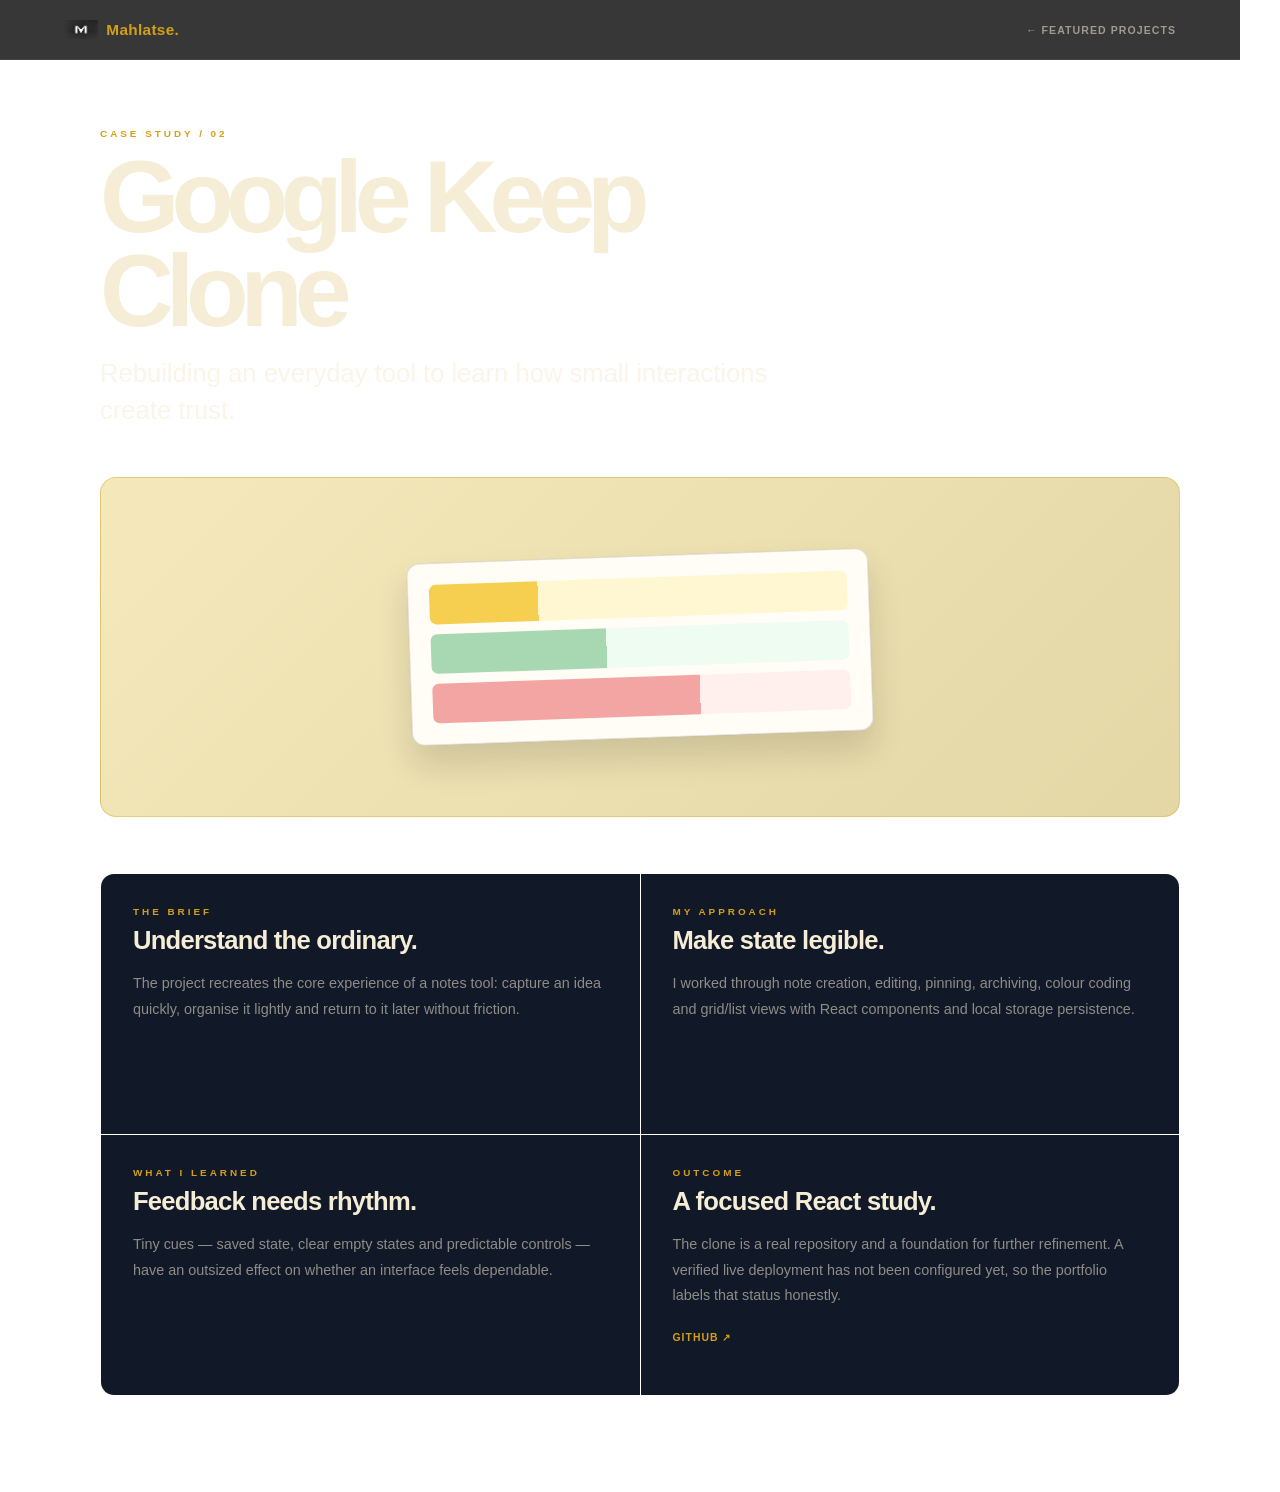
==== case-studies/google-keep.html @ c9ac6eaf "Continue v5 portfolio with hero and project experience" ====
<!doctype html>
<html lang="en">
<head>
  <meta charset="utf-8"/>
  <meta name="viewport" content="width=device-width, initial-scale=1"/>
  <title>Google Keep Clone Case Study | Mahlatse</title>
  <link rel="stylesheet" href="../css/style.css"/>
</head>
<body class="case-study-page">
  <header><nav class="site-nav" aria-label="Case study navigation"><a href="../index.html#home" class="nav-brand" aria-label="Mahlatse — Home"><img src="../assets/m-logo-transparent.png" alt="M" class="nav-logo" width="42" height="28"/><span class="brand-wordmark">Mahlatse.</span></a><a href="../index.html#projects" class="case-back">← Featured Projects</a></nav></header>
  <main class="case-study-main">
    <p class="section-label">Case Study / 02</p>
    <h1>Google Keep Clone</h1>
    <p class="case-study-lede">Rebuilding an everyday tool to learn how small interactions create trust.</p>
    <div class="case-study-hero keep-study-hero"><div class="keep-preview" aria-hidden="true"><span></span><span></span><span></span></div></div>
    <div class="case-study-grid">
      <section><p class="section-label">The Brief</p><h2>Understand the ordinary.</h2><p>The project recreates the core experience of a notes tool: capture an idea quickly, organise it lightly and return to it later without friction.</p></section>
      <section><p class="section-label">My Approach</p><h2>Make state legible.</h2><p>I worked through note creation, editing, pinning, archiving, colour coding and grid/list views with React components and local storage persistence.</p></section>
      <section><p class="section-label">What I Learned</p><h2>Feedback needs rhythm.</h2><p>Tiny cues — saved state, clear empty states and predictable controls — have an outsized effect on whether an interface feels dependable.</p></section>
      <section><p class="section-label">Outcome</p><h2>A focused React study.</h2><p>The clone is a real repository and a foundation for further refinement. A verified live deployment has not been configured yet, so the portfolio labels that status honestly.</p><p class="case-links"><a href="https://github.com/hlatsiboy113-png/react-google-keep" target="_blank" rel="noopener noreferrer">GitHub ↗</a></p></section>
    </div>
  </main>
</body>
</html>
---- css/style.css ----
/* ============================================================
   MAHLATSE PORTFOLIO — style.css
   Warm dark editorial · Beige / Amber / Blue / Green system
   ============================================================ */

:root {
  --bg:           #0b0b0b;
  --bg2:          #111827;
  --bg3:          #0f172a;
  --beige:        #F5EDD6;
  --beige-muted:  rgba(245,237,214,0.55);
  --beige-dim:    rgba(245,237,214,0.22);
  --amber:        #D4A017;
  --amber-glow:   rgba(212,160,23,0.28);
  --amber-light:  #e8b84b;
  --blue:         #1e4fff;
  --blue-glow:    rgba(30,79,255,0.28);
  --green:        #3ddc97;
  --green-glow:   rgba(61,220,151,0.22);
  --card:         #111827;
  --border:       rgba(245,237,214,0.08);
  --border-hover: rgba(212,160,23,0.4);
  --radius:       12px;
  --font-display: 'Space Grotesk', sans-serif;
  --font-body:    'Inter', sans-serif;
  --ease:         cubic-bezier(0.4,0,0.2,1);
}
body.light {
  --bg: #f7f3eb; --bg2: #ede8dc; --bg3: #e4dece;
  --beige: #2c2416; --beige-muted: rgba(44,36,22,0.55);
  --beige-dim: rgba(44,36,22,0.2);
  --card: #ffffff; --border: rgba(44,36,22,0.1);
}
*,*::before,*::after{box-sizing:border-box;margin:0;padding:0}
html{scroll-behavior:smooth}
body{background:var(--bg);color:var(--beige);font-family:var(--font-body);overflow-x:hidden;transition:background .4s,color .4s}
img,video{max-width:100%;display:block}
a{color:inherit;text-decoration:none}

/* Skip link */
.skip-link{position:fixed;top:-100%;left:1rem;z-index:99999;background:var(--amber);color:#000;padding:.6rem 1.2rem;border-radius:0 0 8px 8px;font-weight:700;font-size:.85rem;transition:top .2s}
.skip-link:focus{top:0}

/* Scroll bar */
#progressBar{position:fixed;top:0;left:0;height:3px;width:0%;background:linear-gradient(90deg,var(--blue),var(--amber),var(--green));z-index:9999;transition:width .1s linear;pointer-events:none}

/* Nav */
.site-nav{position:fixed;top:0;left:0;right:0;height:60px;display:flex;align-items:center;justify-content:space-between;padding:0 5%;background:rgba(11,11,11,.82);backdrop-filter:blur(16px);-webkit-backdrop-filter:blur(16px);border-bottom:1px solid var(--border);z-index:1000;transition:background .4s}
body.light .site-nav{background:rgba(247,243,235,.9)}
.nav-brand{font-family:var(--font-display);font-weight:700;font-size:1.05rem;color:var(--amber);letter-spacing:.02em}
.nav-links{display:flex;align-items:center;gap:.1rem;list-style:none}
.nav-links a{color:var(--beige-muted);font-size:.8rem;font-weight:500;padding:6px 11px;border-radius:6px;transition:color .2s,background .2s;letter-spacing:.03em}
.nav-links a:hover,.nav-links a:focus-visible{color:var(--beige);background:rgba(245,237,214,.06);outline:none}
.nav-links a:focus-visible{outline:2px solid var(--amber);outline-offset:2px}
.nav-right{display:flex;align-items:center;gap:.6rem}
.btn-theme{background:transparent;border:1px solid var(--border);color:var(--beige-muted);padding:5px 12px;border-radius:6px;font-size:.75rem;font-family:var(--font-display);font-weight:600;cursor:pointer;letter-spacing:.06em;transition:border-color .2s,color .2s}
.btn-theme:hover{border-color:var(--amber);color:var(--amber)}
.nav-hamburger{display:none;flex-direction:column;gap:5px;background:none;border:none;cursor:pointer;padding:4px}
.nav-hamburger span{display:block;width:22px;height:2px;background:var(--beige);border-radius:2px;transition:.3s}
.mobile-nav{display:none;position:fixed;top:60px;left:0;right:0;background:rgba(11,11,11,.97);backdrop-filter:blur(20px);padding:1.25rem 5%;z-index:998;border-bottom:1px solid var(--border)}
body.light .mobile-nav{background:rgba(247,243,235,.97)}
.mobile-nav.open{display:block}
.mobile-nav a{display:block;color:var(--beige-muted);font-size:.95rem;padding:.7rem 0;border-bottom:1px solid var(--border);font-weight:500;transition:color .2s}
.mobile-nav a:last-child{border-bottom:none}
.mobile-nav a:hover{color:var(--amber)}

/* Buttons */
.btn-primary{display:inline-flex;align-items:center;gap:.4rem;font-family:var(--font-display);font-size:.78rem;font-weight:700;letter-spacing:.1em;text-transform:uppercase;color:#000;background:var(--amber);border:none;padding:.75rem 1.6rem;border-radius:8px;box-shadow:0 0 20px var(--amber-glow);transition:transform .25s var(--ease),box-shadow .25s,background .2s;cursor:pointer}
.btn-primary:hover{background:var(--amber-light);transform:translateY(-2px);box-shadow:0 0 32px var(--amber-glow);color:#000}
.btn-primary:focus-visible{outline:2px solid var(--beige);outline-offset:3px}
.btn-outline{display:inline-flex;align-items:center;gap:.4rem;font-family:var(--font-display);font-size:.78rem;font-weight:700;letter-spacing:.1em;text-transform:uppercase;color:var(--beige);background:transparent;border:1px solid rgba(245,237,214,.22);padding:.75rem 1.6rem;border-radius:8px;transition:border-color .25s,color .25s,transform .25s;cursor:pointer}
.btn-outline:hover{border-color:var(--beige);color:var(--beige);transform:translateY(-2px)}
.btn-outline:focus-visible{outline:2px solid var(--amber);outline-offset:3px}

/* Sections */
.section{padding:5rem 6%}
.section-alt{background:var(--bg2)}
.section-dark{background:var(--bg3)}
.section-label{display:block;font-family:var(--font-display);font-size:.62rem;font-weight:700;letter-spacing:.3em;text-transform:uppercase;color:var(--amber);margin-bottom:.6rem}
.section-title{font-family:var(--font-display);font-size:clamp(1.6rem,4vw,2.6rem);font-weight:700;letter-spacing:-.02em;line-height:1.1;color:var(--beige);margin-bottom:.8rem}
.section-sub{font-size:.95rem;color:var(--beige-muted);max-width:52ch;line-height:1.75;margin-bottom:2.5rem}

/* Reveal */
.reveal{opacity:0;transform:translateY(28px);transition:opacity .7s var(--ease),transform .7s var(--ease)}
.reveal.show{opacity:1;transform:translateY(0)}
.reveal-d1{transition-delay:.1s}.reveal-d2{transition-delay:.2s}.reveal-d3{transition-delay:.3s}.reveal-d4{transition-delay:.4s}

/* Hero */
.hero{position:relative;height:72vh;min-height:500px;max-height:860px;overflow:hidden;margin-top:60px}
.hero-layer{position:absolute;inset:0;width:100%;height:100%;background-size:cover;background-position:center;opacity:0;transform:scale(1.06);transition:opacity 1s ease,transform 8s ease;z-index:1}
.hero-layer.active{opacity:1;transform:scale(1)}
.hero-video-layer{position:absolute;inset:0;width:100%;height:100%;object-fit:cover;opacity:0;z-index:2;transition:opacity 1.2s ease}
.hero-video-layer.active{opacity:1}
.hero-overlay{position:absolute;inset:0;z-index:5;background:linear-gradient(to bottom,rgba(11,11,11,.18) 0%,rgba(11,11,11,.08) 30%,rgba(11,11,11,.55) 70%,rgba(11,11,11,.93) 100%);pointer-events:none}
.hero-content{position:absolute;inset:0;z-index:10;display:flex;flex-direction:column;justify-content:flex-end;padding:3rem 6% 3.5rem;opacity:0;transform:translateY(14px);transition:opacity 1s ease,transform 1s ease}
.hero-content.reveal-hero{opacity:1;transform:translateY(0)}
.hero-identity{font-family:var(--font-display);font-size:clamp(.7rem,1.5vw,.8rem);font-weight:700;letter-spacing:.28em;text-transform:uppercase;color:var(--amber);margin-bottom:.75rem}
.hero-identity span{color:var(--beige-muted);margin:0 .5rem}
.hero-title{font-family:var(--font-display);font-size:clamp(2.4rem,6.5vw,6rem);font-weight:700;line-height:.93;letter-spacing:-.03em;color:var(--beige);margin-bottom:1.1rem}
.hero-title .a-amber{color:var(--amber)}
.hero-title .a-amber{color:var(--amber)}
.hero-sub{font-size:clamp(.85rem,1.6vw,.98rem);color:var(--beige-muted);max-width:54ch;line-height:1.7;margin-bottom:1.75rem}
.hero-actions{display:flex;flex-wrap:wrap;gap:.75rem}
.hero-dots{position:absolute;bottom:1.5rem;right:6%;z-index:15;display:flex;gap:7px}
.hero-dot{width:7px;height:7px;border-radius:50%;background:rgba(245,237,214,.2);cursor:pointer;transition:background .4s,transform .4s;border:none}
.hero-dot.active{background:var(--amber);transform:scale(1.4)}
.hero-progress{position:absolute;bottom:0;left:0;width:100%;height:2px;background:rgba(245,237,214,.06);z-index:15}
.hero-progress-fill{height:100%;width:0%;background:linear-gradient(90deg,var(--amber),var(--green));transition:width linear}
.media-label{position:absolute;top:1.25rem;right:6%;z-index:15;font-family:var(--font-display);font-size:.62rem;letter-spacing:.18em;text-transform:uppercase;color:var(--beige-muted);display:flex;align-items:center;gap:.45rem;opacity:0;transition:opacity .6s}
.media-label.show{opacity:1}
.media-dot{width:5px;height:5px;border-radius:50%;background:var(--amber);animation:pulse 1.8s ease-in-out infinite}
@keyframes pulse{0%,100%{opacity:1;transform:scale(1)}50%{opacity:.4;transform:scale(.7)}}

/* Bio */
.bio-wrap{display:grid;grid-template-columns:1fr 1fr;gap:4rem;align-items:center}
.bio-photo-frame{position:relative;border-radius:16px;overflow:hidden;aspect-ratio:4/5;background:var(--bg2)}
.bio-photo-frame img{width:100%;height:100%;object-fit:cover;object-position:center top;filter:grayscale(15%) contrast(1.05);transition:filter .4s}
.bio-photo-frame:hover img{filter:grayscale(0%) contrast(1)}
.bio-photo-accent{position:absolute;bottom:0;left:0;right:0;height:40%;background:linear-gradient(to top,rgba(11,11,11,.85),transparent)}
.bio-photo-tag{position:absolute;bottom:1rem;left:1rem;font-family:var(--font-display);font-size:.65rem;font-weight:700;letter-spacing:.18em;text-transform:uppercase;color:var(--amber);border:1px solid var(--amber);padding:4px 10px;border-radius:4px}
.bio-placeholder{width:100%;height:100%;display:flex;align-items:center;justify-content:center;background:linear-gradient(135deg,#0f172a,#1e1b4b);font-size:6rem;opacity:.4}
.bio-quote{font-family:var(--font-display);font-size:clamp(1.05rem,2vw,1.2rem);font-weight:600;line-height:1.65;color:var(--beige);border-left:3px solid var(--amber);padding-left:1.25rem;margin-bottom:1.75rem}
.bio-quote em{color:var(--amber);font-style:normal}
.bio-body{font-size:.95rem;color:var(--beige-muted);line-height:1.8;margin-bottom:2rem}

/* Timeline */
.timeline{position:relative;padding-left:2rem}
.timeline::before{content:'';position:absolute;left:7px;top:0;bottom:0;width:2px;background:linear-gradient(to bottom,var(--amber),var(--green));border-radius:2px}
.timeline-item{position:relative;margin-bottom:2rem;padding-left:1.5rem}
.timeline-item::before{content:'';position:absolute;left:-1.7rem;top:6px;width:10px;height:10px;border-radius:50%;background:var(--amber);border:2px solid var(--bg);box-shadow:0 0 0 3px var(--amber-glow)}
.timeline-item.current::before{background:var(--green);box-shadow:0 0 0 3px var(--green-glow)}
.timeline-year{font-family:var(--font-display);font-size:.62rem;font-weight:700;letter-spacing:.18em;text-transform:uppercase;color:var(--amber);margin-bottom:.2rem}
.timeline-role{font-family:var(--font-display);font-size:.95rem;font-weight:700;color:var(--beige);margin-bottom:.2rem}
.timeline-place{font-size:.82rem;color:var(--beige-muted)}

/* Creative */
.creative-grid{display:grid;grid-template-columns:repeat(3,1fr);gap:1.25rem}
.creative-card{background:var(--card);border:1px solid var(--border);border-radius:var(--radius);padding:1.75rem 1.5rem;transition:border-color .3s,transform .3s,box-shadow .3s}
.creative-card:hover{border-color:var(--border-hover);transform:translateY(-4px);box-shadow:0 12px 36px rgba(0,0,0,.35)}
.creative-icon{font-size:2rem;margin-bottom:.75rem;display:block}
.creative-title{font-family:var(--font-display);font-size:1rem;font-weight:700;color:var(--beige);margin-bottom:.75rem}
.creative-list{list-style:none}
.creative-list li{font-size:.82rem;color:var(--beige-muted);padding:.3rem 0;border-bottom:1px solid var(--border);display:flex;align-items:center;gap:.5rem}
.creative-list li::before{content:'→';color:var(--amber);font-size:.7rem;flex-shrink:0}
.creative-list li:last-child{border-bottom:none}

/* Tech */
.tech-grid{display:grid;grid-template-columns:repeat(auto-fit,minmax(120px,1fr));gap:.85rem}
.tech-card{background:var(--card);border:1px solid var(--border);border-radius:var(--radius);padding:1.1rem .75rem;text-align:center;cursor:default;transition:transform .25s,border-color .25s,box-shadow .25s}
.tech-card:hover{transform:translateY(-4px);border-color:var(--blue);box-shadow:0 0 18px var(--blue-glow)}
.tech-icon{font-size:1.65rem;margin-bottom:.45rem;display:block}
.tech-name{font-family:var(--font-display);font-size:.75rem;font-weight:600;color:var(--beige);letter-spacing:.02em}
.tech-type{font-size:.62rem;color:var(--beige-muted);margin-top:2px;letter-spacing:.08em;text-transform:uppercase}

/* Skills */
.skills-grid{display:grid;grid-template-columns:repeat(auto-fit,minmax(280px,1fr));gap:3rem 4rem}
.skill-item{margin-bottom:1.4rem}
.skill-header{display:flex;justify-content:space-between;margin-bottom:.4rem}
.skill-name{font-family:var(--font-display);font-size:.83rem;font-weight:600;color:var(--beige)}
.skill-pct{font-family:var(--font-display);font-size:.72rem;font-weight:700;color:var(--beige-muted)}
.skill-track{height:3px;background:rgba(245,237,214,.07);border-radius:4px;overflow:hidden}
.skill-fill{height:100%;border-radius:4px;width:0%;transition:width 1.3s cubic-bezier(.4,0,.2,1)}
.fill-amber{background:linear-gradient(90deg,var(--amber),var(--amber-light))}
.fill-blue{background:linear-gradient(90deg,var(--blue),#6b8cff)}
.fill-green{background:linear-gradient(90deg,var(--green),#6fffd4)}
.skill-col-label{font-family:var(--font-display);font-size:.62rem;font-weight:700;letter-spacing:.2em;text-transform:uppercase;margin-bottom:1.5rem}

/* Carousel overrides */
.carousel-caption-custom{position:absolute;bottom:0;left:0;right:0;background:linear-gradient(to top,rgba(11,11,11,.9),transparent);padding:2rem 1.5rem 1.25rem;text-align:left}
.carousel-caption-custom h5{font-family:var(--font-display);font-size:1rem;font-weight:700;color:var(--beige);margin-bottom:.25rem}
.carousel-caption-custom p{font-size:.8rem;color:var(--beige-muted);margin:0}
.carousel-control-prev-icon,.carousel-control-next-icon{filter:invert(.8) sepia(1) saturate(3) hue-rotate(5deg)}
.carousel-indicators [data-bs-target]{background-color:var(--amber);opacity:.4;width:8px;height:8px;border-radius:50%;border:none;margin:0 4px}
.carousel-indicators .active{opacity:1}
.gallery-slide{position:relative;border-radius:var(--radius);overflow:hidden;aspect-ratio:16/9;background:var(--bg2)}
.gallery-slide img{width:100%;height:100%;object-fit:cover;transition:transform .6s var(--ease)}
.gallery-slide:hover img{transform:scale(1.03)}

/* Projects carousel */
.project-slide{background:var(--card);border:1px solid var(--border);border-radius:var(--radius);overflow:hidden}
.project-slide-thumb{height:200px;background:linear-gradient(135deg,var(--bg3),var(--bg2));display:flex;align-items:center;justify-content:center;font-size:3rem;border-bottom:1px solid var(--border)}
.project-slide-body{padding:1.5rem}
.project-tag{display:inline-block;font-size:.6rem;font-weight:700;letter-spacing:.12em;text-transform:uppercase;color:var(--green);background:rgba(61,220,151,.08);padding:3px 8px;border-radius:4px;margin-bottom:.6rem}
.project-title{font-family:var(--font-display);font-size:1rem;font-weight:700;color:var(--beige);margin-bottom:.5rem;line-height:1.3}
.project-desc{font-size:.82rem;color:var(--beige-muted);line-height:1.65;margin-bottom:.75rem}
.project-meta{font-size:.72rem;color:var(--beige-dim);margin-bottom:.75rem;font-style:italic}
.project-links{display:flex;gap:.5rem;flex-wrap:wrap}
.project-link{font-family:var(--font-display);font-size:.7rem;font-weight:700;letter-spacing:.08em;text-transform:uppercase;padding:6px 12px;border-radius:6px;border:1px solid rgba(245,237,214,.12);color:var(--beige-muted);transition:color .2s,border-color .2s}
.project-link:hover{color:var(--amber);border-color:var(--amber)}

/* Hire funnel */
.funnel-track{display:flex;align-items:flex-start;gap:0;overflow-x:auto;padding-bottom:1rem}
.funnel-step-wrap{display:flex;align-items:center;flex-shrink:0}
.funnel-card{background:var(--card);border:1px solid var(--border);border-radius:var(--radius);padding:1.5rem 1.25rem;width:180px;text-align:center;transition:border-color .3s,box-shadow .3s,transform .3s}
.funnel-card:hover{border-color:var(--amber);box-shadow:0 0 20px var(--amber-glow);transform:translateY(-3px)}
.funnel-num{font-family:var(--font-display);font-size:.6rem;font-weight:700;letter-spacing:.22em;text-transform:uppercase;color:var(--amber);margin-bottom:.5rem}
.funnel-title{font-family:var(--font-display);font-size:.88rem;font-weight:700;color:var(--beige);margin-bottom:.4rem}
.funnel-desc{font-size:.75rem;color:var(--beige-muted);line-height:1.55;margin-bottom:1rem}
.funnel-arrow{font-size:1.2rem;color:var(--amber);padding:0 .75rem;flex-shrink:0;opacity:.5}

/* Contact */
.contact-form-wrap{background:var(--card);border:1px solid var(--border);border-radius:var(--radius);padding:2rem;max-width:560px}
.form-label-custom{display:block;font-family:var(--font-display);font-size:.68rem;font-weight:700;letter-spacing:.14em;text-transform:uppercase;color:var(--beige-muted);margin-bottom:.4rem}
.form-input{width:100%;background:rgba(245,237,214,.04);border:1px solid rgba(245,237,214,.1);border-radius:8px;color:var(--beige);font-family:var(--font-body);font-size:.9rem;padding:.7rem 1rem;margin-bottom:1.1rem;outline:none;transition:border-color .25s,box-shadow .25s}
.form-input::placeholder{color:var(--beige-dim)}
.form-input:focus{border-color:var(--amber);box-shadow:0 0 0 3px var(--amber-glow)}
textarea.form-input{resize:vertical;min-height:120px}
.form-success{display:none;text-align:center;padding:2rem 1rem}
.form-success.show{display:block}
.success-icon{font-size:2.5rem;margin-bottom:.75rem;animation:popIn .4s var(--ease) both}
@keyframes popIn{from{transform:scale(.5);opacity:0}to{transform:scale(1);opacity:1}}
.success-title{font-family:var(--font-display);font-size:1.1rem;font-weight:700;color:var(--green);margin-bottom:.4rem}
.success-sub{font-size:.85rem;color:var(--beige-muted)}

/* Footer */
.site-footer{background:var(--bg);border-top:1px solid var(--border);padding:2.5rem 6%;display:flex;flex-wrap:wrap;justify-content:space-between;align-items:center;gap:1.25rem}
.footer-brand{font-family:var(--font-display);font-size:.9rem;font-weight:700;color:var(--beige-muted)}
.footer-brand strong{color:var(--amber)}
.footer-links{display:flex;flex-wrap:wrap;gap:.25rem}
.footer-links a{color:var(--beige-muted);font-size:.8rem;font-weight:500;padding:5px 10px;border-radius:6px;transition:color .2s,background .2s;display:flex;align-items:center;gap:.3rem}
.footer-links a:hover{color:var(--amber);background:rgba(212,160,23,.08)}

:focus-visible{outline:2px solid var(--amber);outline-offset:3px;border-radius:4px}

body.light .tech-card,body.light .creative-card,body.light .project-slide,body.light .funnel-card,body.light .contact-form-wrap{background:#fff;border-color:rgba(44,36,22,.1)}
body.light .form-input{background:rgba(44,36,22,.04);border-color:rgba(44,36,22,.14);color:var(--beige)}

@media(max-width:575px){
  .section{padding:3.25rem 5%}
  .nav-links{display:none}
  .nav-hamburger{display:flex}
  .hero{height:68vh;min-height:420px}
  .hero-content{padding:2rem 5% 3rem}
  .bio-wrap{grid-template-columns:1fr;gap:2rem}
  .creative-grid{grid-template-columns:1fr}
  .tech-grid{grid-template-columns:repeat(3,1fr)}
  .funnel-track{flex-direction:column;align-items:stretch}
  .funnel-arrow{transform:rotate(90deg);align-self:center}
  .funnel-card{width:100%}
  .site-footer{flex-direction:column;text-align:center}
  .footer-links{justify-content:center}
}
@media(min-width:576px) and (max-width:991px){
  .nav-links{display:none}
  .nav-hamburger{display:flex}
  .section{padding:4rem 5%}
  .hero{height:70vh}
  .bio-wrap{grid-template-columns:1fr;gap:2.5rem}
  .creative-grid{grid-template-columns:1fr 1fr}
  .tech-grid{grid-template-columns:repeat(4,1fr)}
}
@media(min-width:992px){
  .nav-hamburger{display:none}
  .nav-links{display:flex}
  .section{padding:5.5rem 8%}
  .hero-content{padding:3rem 8% 4rem}
  .bio-wrap{grid-template-columns:1fr 1.1fr}
}
@media(min-width:1400px){
  .section{padding:6rem 10%}
  .hero-content{padding:3rem 10% 4.5rem}
}
@media(prefers-reduced-motion:reduce){
  *,*::before,*::after{animation:none!important;transition:none!important}
  .hero-layer{transform:scale(1)!important}
}


/* ============================================================
   V5 PHASE 1 + 2 REFINEMENTS — HERO / ABOUT
   ============================================================ */
.hero {
  height: min(82svh, 780px);
  min-height: 560px;
}
.hero-layer {
  background-position: var(--hero-position, center);
  transform: scale(1.035);
  transition: opacity .85s ease, transform 4.5s ease;
  will-change: opacity, transform;
}
.hero-layer.active {
  opacity: 1;
  transform: scale(1);
}
.hero-content {
  max-width: 880px;
}
.hero-sub {
  max-width: 46ch;
}
.hero-dots {
  max-width: min(42vw, 360px);
  flex-wrap: wrap;
  justify-content: flex-end;
}
.hero-dot {
  width: 7px;
  height: 7px;
}
.hero-dot:focus-visible {
  outline: 2px solid var(--beige);
  outline-offset: 5px;
}

.bio-wrap {
  grid-template-columns: minmax(220px, .72fr) minmax(0, 1.28fr);
  gap: clamp(2.5rem, 7vw, 6.5rem);
  align-items: start;
}
.bio-photo-frame {
  width: min(100%, 330px);
  max-width: 330px;
  justify-self: center;
  aspect-ratio: 4 / 4.8;
}
.bio-copy {
  min-width: 0;
}
.bio-value {
  max-width: 62ch;
  margin-bottom: 1.7rem;
}
.bio-value p {
  color: var(--beige-muted);
  font-size: clamp(.95rem, 1.35vw, 1.02rem);
  line-height: 1.85;
  margin: 0;
}
.bio-value p + p {
  margin-top: 1rem;
}
.bio-actions {
  margin-bottom: 2.25rem;
}
.timeline {
  max-width: 40rem;
  margin-top: 1.15rem;
}
.timeline-item {
  margin-bottom: 1.65rem;
}
.timeline-role {
  letter-spacing: .04em;
}

/* Lightweight, CSS-only opposing belts. Each row repeats its contents for a seamless loop. */
.belt-window {
  position: relative;
  overflow: hidden;
  width: calc(100% + 12vw);
  margin-left: -6vw;
  padding: .5rem 6vw;
  -webkit-mask-image: linear-gradient(90deg, transparent, #000 7%, #000 93%, transparent);
  mask-image: linear-gradient(90deg, transparent, #000 7%, #000 93%, transparent);
}
.logo-belt {
  display: flex;
  align-items: center;
  width: max-content;
  gap: .8rem;
  padding: .35rem 0 1rem;
  will-change: transform;
}
.belt-forward {
  animation: belt-forward 34s linear infinite;
}
.belt-reverse {
  animation: belt-reverse 38s linear infinite;
}
.belt-mark {
  display: inline-flex;
  align-items: center;
  justify-content: center;
  min-width: 70px;
  height: 54px;
  padding: 0 .7rem;
  flex: 0 0 auto;
  border: 1px solid var(--border);
  border-radius: 10px;
  background: var(--card);
  color: var(--beige);
  font-family: var(--font-display);
  font-size: .78rem;
  font-weight: 700;
  letter-spacing: .06em;
  transition: border-color .25s, color .25s, transform .25s;
}
.belt-mark:hover,
.belt-mark:focus-visible {
  border-color: var(--amber);
  color: var(--amber);
  transform: translateY(-2px);
  outline: none;
}
.skills-belts .belt-mark {
  border-color: rgba(61,220,151,.16);
}
.skills-belts .belt-mark:hover,
.skills-belts .belt-mark:focus-visible {
  border-color: var(--green);
  color: var(--green);
}
@keyframes belt-forward {
  from { transform: translateX(-50%); }
  to { transform: translateX(0); }
}
@keyframes belt-reverse {
  from { transform: translateX(0); }
  to { transform: translateX(-50%); }
}

@media (max-width: 991px) {
  .bio-wrap {
    grid-template-columns: 1fr;
    gap: 2.75rem;
  }
  .bio-photo-frame {
    justify-self: start;
  }
  .belt-window {
    width: calc(100% + 10vw);
    margin-left: -5vw;
    padding-inline: 5vw;
  }
}
@media (max-width: 575px) {
  .hero {
    height: calc(100svh - 60px);
    min-height: 570px;
  }
  .hero-content {
    padding: 2rem 5% 4.2rem;
  }
  .hero-title {
    font-size: clamp(2.55rem, 14vw, 4.6rem);
  }
  .hero-sub {
    font-size: .88rem;
    max-width: 35ch;
  }
  .hero-dots {
    right: 5%;
    bottom: 1.6rem;
    max-width: 160px;
  }
  .bio-photo-frame {
    width: min(100%, 280px);
    justify-self: center;
  }
  .bio-value p {
    font-size: .92rem;
  }
  .belt-window {
    margin-inline: -5%;
    width: 110%;
    padding-inline: 5%;
  }
}
@media (prefers-reduced-motion: reduce) {
  .hero-layer {
    transform: none;
  }
  .belt-forward,
  .belt-reverse {
    animation-play-state: paused;
  }
}


/* ============================================================
   V5 PHASE 2 REFINEMENTS — HEADER / CONTACT / HERO SIGNALS
   ============================================================ */
.nav-brand {
  display: inline-flex;
  align-items: center;
  gap: .52rem;
}
.nav-logo {
  width: 34px;
  height: 26px;
  object-fit: contain;
  filter: invert(1);
}
body.light .nav-logo {
  filter: none;
}
.brand-wordmark {
  font-family: var(--font-display);
  font-size: .96rem;
  font-weight: 700;
  letter-spacing: .02em;
  color: var(--amber);
}
.nav-links {
  gap: .05rem;
}
.nav-links a {
  white-space: nowrap;
}
.nav-right {
  gap: .45rem;
}
.resume-menu {
  position: relative;
}
.resume-trigger {
  display: inline-flex;
  align-items: center;
  justify-content: center;
  min-height: 32px;
  padding: .42rem .85rem;
  border: 1px solid var(--amber);
  border-radius: 999px;
  background: var(--amber);
  color: #0b0b0b;
  font-family: var(--font-display);
  font-size: .68rem;
  font-weight: 700;
  letter-spacing: .08em;
  text-transform: uppercase;
  cursor: pointer;
  transition: background .2s, color .2s, transform .2s;
}
.resume-trigger:hover,
.resume-trigger:focus-visible {
  background: var(--amber-light);
  color: #0b0b0b;
  transform: translateY(-1px);
}
.resume-trigger:focus-visible {
  outline: 2px solid var(--beige);
  outline-offset: 3px;
}
.resume-panel {
  display: none;
  position: absolute;
  top: calc(100% + .55rem);
  right: 0;
  z-index: 1200;
  min-width: 150px;
  padding: .35rem;
  border: 1px solid var(--border-hover);
  border-radius: 10px;
  background: var(--card);
  box-shadow: 0 16px 38px rgba(0,0,0,.32);
}
.resume-menu.open .resume-panel {
  display: grid;
  animation: menu-in .18s var(--ease) both;
}
.resume-panel a {
  padding: .6rem .7rem;
  border-radius: 6px;
  color: var(--beige-muted);
  font-family: var(--font-display);
  font-size: .68rem;
  font-weight: 700;
  letter-spacing: .06em;
  text-transform: uppercase;
}
.resume-panel a:hover,
.resume-panel a:focus-visible {
  color: var(--beige);
  background: rgba(212,160,23,.12);
  outline: none;
}
@keyframes menu-in {
  from { opacity: 0; transform: translateY(-4px) scale(.98); }
  to { opacity: 1; transform: translateY(0) scale(1); }
}
.btn-theme {
  display: inline-grid;
  place-items: center;
  width: 34px;
  height: 34px;
  padding: 0;
  font-size: 1rem;
  line-height: 1;
}
.hero-values-line {
  margin: 0 0 1.45rem;
  color: var(--beige-muted);
  font-family: var(--font-display);
  font-size: .62rem;
  font-weight: 700;
  letter-spacing: .16em;
}
.hero-values-line span {
  color: var(--amber);
  padding: 0 .35rem;
}
.form-kicker {
  margin-bottom: .35rem;
  color: var(--amber);
  font-family: var(--font-display);
  font-size: .62rem;
  font-weight: 700;
  letter-spacing: .2em;
  text-transform: uppercase;
}
.form-note {
  margin-bottom: 1.25rem;
  color: var(--beige-muted);
  font-size: .8rem;
  line-height: 1.65;
}
.field-error {
  display: block;
  min-height: 0;
  margin: -.45rem 0 .8rem;
  color: #ff7a7a;
  font-size: .72rem;
  line-height: 1.4;
}
.field-error.show {
  min-height: 1rem;
}
.form-input.has-error {
  border-color: #ff6b6b;
  box-shadow: 0 0 0 2px rgba(255,107,107,.12);
}
.form-input.has-error:focus {
  border-color: #ff6b6b;
  outline-color: #ff6b6b;
}
.form-success .success-sub a {
  color: var(--amber);
  text-decoration: underline;
  text-underline-offset: 3px;
}
.form-success .btn-outline {
  margin-top: .85rem;
}
[hidden] {
  display: none !important;
}
@media (max-width: 1100px) and (min-width: 992px) {
  .nav-links a {
    padding-inline: 7px;
    font-size: .72rem;
  }
  .brand-wordmark {
    display: none;
  }
}
@media (max-width: 575px) {
  .nav-logo {
    width: 31px;
    height: 24px;
  }
  .brand-wordmark {
    font-size: .9rem;
  }
  .resume-trigger {
    min-height: 30px;
    padding-inline: .68rem;
    font-size: .62rem;
  }
  .hero-values-line {
    max-width: 30ch;
    font-size: .55rem;
    line-height: 1.75;
  }
}


/* ============================================================
   V5 PHASE 3 — V7-INSPIRED PROJECT CAROUSEL + CREATIVE
   ============================================================ */
.projects-carousel {
  display: grid;
  grid-template-columns: 44px minmax(0, 1fr) 44px;
  align-items: center;
  gap: .85rem;
  max-width: 1220px;
  margin: 2.4rem auto 0;
}
.projects-track {
  position: relative;
  min-height: 570px;
  outline: none;
}
.projects-track:focus-visible {
  outline: 2px solid var(--amber);
  outline-offset: 8px;
  border-radius: 12px;
}
.project-card {
  position: absolute;
  top: 0;
  bottom: 0;
  display: flex;
  flex-direction: column;
  width: min(58%, 620px);
  min-height: 540px;
  overflow: hidden;
  border: 1px solid var(--border);
  border-radius: 14px;
  background: var(--card);
  opacity: .38;
  cursor: pointer;
  transform: translateZ(0) scale(.86);
  transition: left .45s var(--ease), right .45s var(--ease), transform .45s var(--ease), opacity .35s ease, box-shadow .35s ease, filter .35s ease;
  filter: saturate(.78);
}
.project-card.active {
  left: 50%;
  z-index: 3;
  opacity: 1;
  cursor: default;
  transform: translateX(-50%) scale(1);
  border-color: rgba(212,160,23,.68);
  box-shadow: 0 24px 55px rgba(0,0,0,.22), 0 0 0 1px rgba(212,160,23,.1);
  filter: saturate(1);
}
.project-card.is-left {
  left: 0;
  z-index: 1;
  transform: translateX(0) scale(.86);
}
.project-card.is-right {
  right: 0;
  z-index: 1;
  transform: translateX(0) scale(.86);
}
.project-card.side:hover,
.project-card.side:focus-visible {
  opacity: .72;
  filter: saturate(1);
  transform: translateY(-5px) scale(.9);
  outline: none;
}
.project-card.side:focus-visible {
  box-shadow: 0 0 0 2px var(--amber);
}
.project-screenshot {
  position: relative;
  display: grid;
  place-items: center;
  min-height: 218px;
  overflow: hidden;
  background: #e7e4dc;
}
.project-screenshot::after {
  content: '';
  position: absolute;
  inset: 0;
  background: linear-gradient(180deg, transparent 60%, rgba(11,11,11,.44));
  pointer-events: none;
}
.project-screenshot img {
  width: 100%;
  height: 100%;
  min-height: 218px;
  object-fit: cover;
  transition: transform .55s var(--ease);
}
.project-card:hover .project-screenshot img,
.project-card:focus-within .project-screenshot img {
  transform: scale(1.04);
}
.project-screenshot-label {
  position: absolute;
  left: 1rem;
  bottom: .85rem;
  z-index: 1;
  color: #fff;
  font-family: var(--font-display);
  font-size: .58rem;
  font-weight: 700;
  letter-spacing: .14em;
  text-transform: uppercase;
}
.project-body {
  display: flex;
  flex: 1;
  flex-direction: column;
  padding: 1.35rem 1.45rem 1.5rem;
}
.project-meta-row {
  display: flex;
  align-items: center;
  justify-content: space-between;
  gap: 1rem;
  margin-bottom: .65rem;
  color: var(--amber);
  font-family: var(--font-display);
  font-size: .6rem;
  font-weight: 700;
  letter-spacing: .15em;
  text-transform: uppercase;
}
.project-status {
  color: var(--beige-muted);
}
.project-card .project-title {
  margin-bottom: .55rem;
  color: var(--beige);
  font-size: clamp(1.25rem, 2vw, 1.65rem);
}
.project-card .project-desc {
  max-width: 54ch;
  margin-bottom: 1rem;
  color: var(--beige-muted);
  line-height: 1.72;
}
.project-tech {
  display: flex;
  flex-wrap: wrap;
  gap: .4rem;
  margin-bottom: auto;
}
.project-tech span {
  padding: .35rem .55rem;
  border: 1px solid var(--border);
  border-radius: 999px;
  color: var(--beige-muted);
  font-family: var(--font-display);
  font-size: .58rem;
  font-weight: 700;
  letter-spacing: .07em;
  text-transform: uppercase;
}
.project-actions {
  display: flex;
  flex-wrap: wrap;
  align-items: center;
  gap: .65rem 1rem;
  padding-top: 1.25rem;
  border-top: 1px solid var(--border);
}
.project-actions a,
.project-link-disabled {
  color: var(--beige-muted);
  font-family: var(--font-display);
  font-size: .62rem;
  font-weight: 700;
  letter-spacing: .08em;
  text-transform: uppercase;
}
.project-actions a:hover,
.project-actions a:focus-visible {
  color: var(--amber);
}
.project-actions .case-study-btn {
  color: var(--amber);
}
.project-link-disabled {
  cursor: not-allowed;
  opacity: .48;
}
.project-carousel-arrow {
  display: grid;
  place-items: center;
  width: 42px;
  height: 42px;
  padding: 0;
  border: 1px solid var(--border-hover);
  border-radius: 50%;
  background: transparent;
  color: var(--beige);
  font-size: 1.15rem;
  cursor: pointer;
  transition: background .2s, border-color .2s, color .2s, transform .2s;
}
.project-carousel-arrow:hover,
.project-carousel-arrow:focus-visible {
  border-color: var(--amber);
  background: rgba(212,160,23,.12);
  color: var(--amber);
  transform: scale(1.05);
  outline: none;
}
.projects-caption {
  margin: 1rem auto 0;
  color: var(--beige-muted);
  font-family: var(--font-display);
  font-size: .62rem;
  letter-spacing: .08em;
  text-align: center;
  text-transform: uppercase;
}
.keep-preview {
  display: grid;
  gap: .55rem;
  width: min(70%, 320px);
  padding: 1.2rem;
  border: 1px solid rgba(30,30,30,.14);
  border-radius: 12px;
  background: #fffdf5;
  box-shadow: 0 18px 30px rgba(24,24,24,.14);
  transform: rotate(-2deg);
}
.keep-preview span {
  display: block;
  height: 36px;
  border-radius: 6px;
  background: linear-gradient(90deg, #f6cf50 0 26%, #fff7d2 26% 100%);
}
.keep-preview span:nth-child(2) { background: linear-gradient(90deg, #a7d8b2 0 42%, #effcf1 42% 100%); }
.keep-preview span:nth-child(3) { background: linear-gradient(90deg, #f2a5a2 0 64%, #fff0ee 64% 100%); }

.creative-grid {
  align-items: stretch;
}
.creative-card {
  display: flex;
  flex-direction: column;
  min-height: 100%;
}
.creative-card-heading {
  display: flex;
  align-items: center;
  gap: .75rem;
  margin-bottom: .8rem;
}
.creative-icon {
  display: grid;
  place-items: center;
  flex: 0 0 auto;
  width: 42px;
  height: 42px;
  border: 1px solid rgba(212,160,23,.55);
  border-radius: 50%;
  color: var(--amber);
  font-family: var(--font-display);
  font-size: 1.15rem;
}
.creative-eyebrow {
  display: block;
  margin-bottom: .35rem;
  color: var(--amber);
  font-family: var(--font-display);
  font-size: .55rem;
  font-weight: 700;
  letter-spacing: .13em;
  text-transform: uppercase;
}
.creative-intro {
  min-height: 4.6rem;
  margin-bottom: 1rem;
  color: var(--beige-muted);
  font-size: .83rem;
  line-height: 1.7;
}
.creative-photo-viewport {
  position: relative;
  overflow: hidden;
  min-height: 184px;
  border-radius: 8px;
  background: var(--black);
}
.creative-photo-slide {
  position: relative;
  margin: 0;
  animation: creative-fade .3s ease both;
}
.creative-photo-slide img {
  display: block;
  width: 100%;
  height: 184px;
  object-fit: cover;
}
.creative-photo-slide figcaption {
  position: absolute;
  right: .75rem;
  bottom: .65rem;
  left: .75rem;
  color: #fff;
  font-family: var(--font-display);
  font-size: .57rem;
  font-weight: 700;
  letter-spacing: .08em;
  text-transform: uppercase;
}
@keyframes creative-fade { from { opacity: .4; transform: scale(1.02); } to { opacity: 1; transform: scale(1); } }
.creative-photo-controls {
  display: flex;
  align-items: center;
  justify-content: space-between;
  gap: .6rem;
  padding-top: .75rem;
}
.creative-photo-controls > button {
  width: 28px;
  height: 28px;
  padding: 0;
  border: 1px solid var(--border-hover);
  border-radius: 50%;
  background: transparent;
  color: var(--beige);
}
.creative-photo-controls > button:hover,
.creative-photo-controls > button:focus-visible {
  border-color: var(--amber);
  color: var(--amber);
  outline: none;
}
.creative-photo-dots {
  display: flex;
  justify-content: center;
  gap: .35rem;
}
.creative-photo-dots [role="tab"] {
  width: 6px;
  height: 6px;
  padding: 0;
  border: 0;
  border-radius: 50%;
  background: var(--border-hover);
}
.creative-photo-dots [role="tab"].active,
.creative-photo-dots [role="tab"]:focus-visible {
  background: var(--amber);
  outline: none;
}
.video-slots {
  display: grid;
  gap: .55rem;
  margin-top: auto;
}
.video-slot {
  display: grid;
  grid-template-columns: 28px minmax(0, 1fr) auto;
  align-items: center;
  gap: .65rem;
  padding: .7rem .75rem;
  border: 1px solid var(--border);
  border-radius: 8px;
  background: rgba(255,255,255,.025);
}
.video-slot .slot-index,
.video-slot .slot-mark {
  color: var(--amber);
  font-family: var(--font-display);
  font-size: .58rem;
  font-weight: 700;
  letter-spacing: .08em;
}
.video-slot strong,
.video-slot small {
  display: block;
}
.video-slot strong {
  color: var(--beige);
  font-family: var(--font-display);
  font-size: .7rem;
  letter-spacing: .04em;
  text-transform: uppercase;
}
.video-slot small {
  margin-top: .25rem;
  color: var(--beige-muted);
  font-size: .68rem;
}
.creative-note {
  margin-top: .9rem;
  color: var(--beige-muted);
  font-size: .72rem;
  line-height: 1.55;
}
.music-player {
  display: grid;
  grid-template-columns: 54px minmax(0,1fr) auto;
  align-items: center;
  gap: .7rem;
  margin-top: auto;
  padding: .65rem;
  border: 1px solid var(--border);
  border-radius: 9px;
  background: rgba(255,255,255,.025);
}
.music-cover {
  width: 54px;
  height: 54px;
  border-radius: 6px;
  object-fit: cover;
}
.music-info {
  min-width: 0;
}
.music-info strong,
.music-info small {
  display: block;
}
.music-info strong {
  overflow: hidden;
  color: var(--beige);
  font-family: var(--font-display);
  font-size: .67rem;
  letter-spacing: .06em;
  text-overflow: ellipsis;
  text-transform: uppercase;
  white-space: nowrap;
}
.music-info small {
  margin-top: .25rem;
  color: var(--beige-muted);
  font-size: .66rem;
}
.music-player audio {
  grid-column: 1 / -1;
  width: 100%;
  height: 34px;
}
.music-skip {
  padding: .35rem .5rem;
  border: 1px solid var(--amber);
  border-radius: 999px;
  background: transparent;
  color: var(--amber);
  font-family: var(--font-display);
  font-size: .56rem;
  font-weight: 700;
  cursor: pointer;
}
.music-skip:hover,
.music-skip:focus-visible {
  background: var(--amber);
  color: #0b0b0b;
  outline: none;
}
.creative-card-music .creative-list {
  margin-top: 1rem;
}
@media (max-width: 900px) and (min-width: 769px) {
  .project-card {
    width: 64%;
  }
  .projects-track {
    min-height: 590px;
  }
}
@media (max-width: 768px) {
  .projects-carousel {
    grid-template-columns: 34px minmax(0, 1fr) 34px;
    gap: .45rem;
  }
  .projects-track {
    min-height: 590px;
  }
  .project-card {
    position: relative;
    left: auto !important;
    right: auto !important;
    width: 100%;
    min-height: 580px;
    transform: none !important;
  }
  .project-card.active {
    display: flex;
  }
  .project-card.side {
    display: none;
  }
  .project-carousel-arrow {
    width: 32px;
    height: 32px;
    font-size: .95rem;
  }
}
@media (max-width: 575px) {
  .projects-carousel {
    grid-template-columns: 28px minmax(0, 1fr) 28px;
  }
  .projects-track {
    min-height: 545px;
  }
  .project-card {
    min-height: 535px;
  }
  .project-screenshot,
  .project-screenshot img {
    min-height: 175px;
    height: 175px;
  }
  .project-body {
    padding: 1.05rem 1rem 1.15rem;
  }
  .project-card .project-desc {
    font-size: .79rem;
  }
  .project-actions {
    gap: .55rem .8rem;
  }
  .project-actions a,
  .project-link-disabled {
    font-size: .55rem;
  }
  .creative-intro {
    min-height: auto;
  }
  .music-player {
    grid-template-columns: 48px minmax(0,1fr) auto;
  }
  .music-cover {
    width: 48px;
    height: 48px;
  }
}
@media (prefers-reduced-motion: reduce) {
  .project-card,
  .project-screenshot img,
  .creative-photo-slide,
  .resume-panel {
    transition: none;
    animation: none;
  }
}


/* ============================================================
   V5 CASE STUDY PAGES
   ============================================================ */
.case-study-page {
  min-height: 100vh;
  background: var(--black);
  color: var(--beige);
}
.case-study-page header {
  position: relative;
}
.case-study-page .site-nav {
  max-width: 1240px;
}
.case-back {
  margin-left: auto;
  color: var(--beige-muted);
  font-family: var(--font-display);
  font-size: .66rem;
  font-weight: 700;
  letter-spacing: .1em;
  text-transform: uppercase;
}
.case-back:hover,
.case-back:focus-visible {
  color: var(--amber);
}
.case-study-main {
  max-width: 1120px;
  margin: 0 auto;
  padding: clamp(5rem, 10vw, 9rem) 1.25rem 6rem;
}
.case-study-main h1 {
  max-width: 12ch;
  margin: .7rem 0 1rem;
  color: var(--beige);
  font-family: var(--font-display);
  font-size: clamp(3rem, 8vw, 7.5rem);
  font-weight: 800;
  letter-spacing: -.08em;
  line-height: .92;
}
.case-study-lede {
  max-width: 42rem;
  margin-bottom: 3rem;
  color: var(--beige-muted);
  font-size: clamp(1.1rem, 2vw, 1.6rem);
  line-height: 1.45;
}
.case-study-hero {
  overflow: hidden;
  min-height: 340px;
  margin-bottom: 3.5rem;
  border: 1px solid var(--border-hover);
  border-radius: 16px;
  background: #ebe8df;
}
.case-study-hero img {
  display: block;
  width: 100%;
  max-height: 580px;
  object-fit: cover;
}
.keep-study-hero {
  display: grid;
  place-items: center;
  background: linear-gradient(135deg, #f5e9bb, #e4d7a6);
}
.keep-study-hero .keep-preview {
  width: min(64%, 420px);
  transform: rotate(-2deg) scale(1.1);
}
.case-study-grid {
  display: grid;
  grid-template-columns: repeat(2, minmax(0, 1fr));
  gap: 1px;
  overflow: hidden;
  border: 1px solid var(--border);
  border-radius: 14px;
  background: var(--border);
}
.case-study-grid section {
  min-height: 260px;
  padding: 2rem;
  background: var(--card);
}
.case-study-grid h2 {
  margin: .55rem 0 1rem;
  color: var(--beige);
  font-family: var(--font-display);
  font-size: clamp(1.2rem, 2vw, 1.6rem);
  letter-spacing: -.03em;
}
.case-study-grid p:not(.section-label) {
  color: var(--beige-muted);
  font-size: .9rem;
  line-height: 1.75;
}
.case-links {
  display: flex;
  flex-wrap: wrap;
  gap: .85rem 1.2rem;
  margin-top: 1.3rem;
}
.case-links a {
  color: var(--amber);
  font-family: var(--font-display);
  font-size: .65rem;
  font-weight: 700;
  letter-spacing: .1em;
  text-transform: uppercase;
}
.case-links a:hover,
.case-links a:focus-visible {
  color: var(--beige);
}
@media (max-width: 680px) {
  .case-back {
    font-size: .55rem;
  }
  .case-study-grid {
    grid-template-columns: 1fr;
  }
  .case-study-grid section {
    min-height: auto;
    padding: 1.4rem;
  }
  .case-study-hero {
    min-height: 220px;
  }
}


/* Hero contrast pass: keep the story readable over every supplied scene. */
.hero::before {
  z-index: 1;
  background:
    linear-gradient(90deg, rgba(4,4,4,.94) 0%, rgba(4,4,4,.72) 34%, rgba(4,4,4,.28) 68%, rgba(4,4,4,.08) 100%),
    linear-gradient(0deg, rgba(4,4,4,.72) 0%, rgba(4,4,4,.08) 66%, rgba(4,4,4,.22) 100%);
}
.hero-content {
  z-index: 3;
  text-shadow: 0 2px 18px rgba(0,0,0,.38);
}
.hero-title,
.hero-identity,
.hero-sub,
.hero-values-line {
  color: #fbf4e5;
}
.hero-title {
  text-shadow: 0 4px 28px rgba(0,0,0,.55);
}
.hero-identity,
.hero-values-line {
  color: rgba(251,244,229,.88);
}
.hero-sub {
  color: rgba(251,244,229,.78);
}
.hero-content .btn-outline {
  border-color: rgba(251,244,229,.76);
  color: #fbf4e5;
}
.hero-content .btn-outline:hover,
.hero-content .btn-outline:focus-visible {
  border-color: var(--amber);
  color: var(--amber);
}
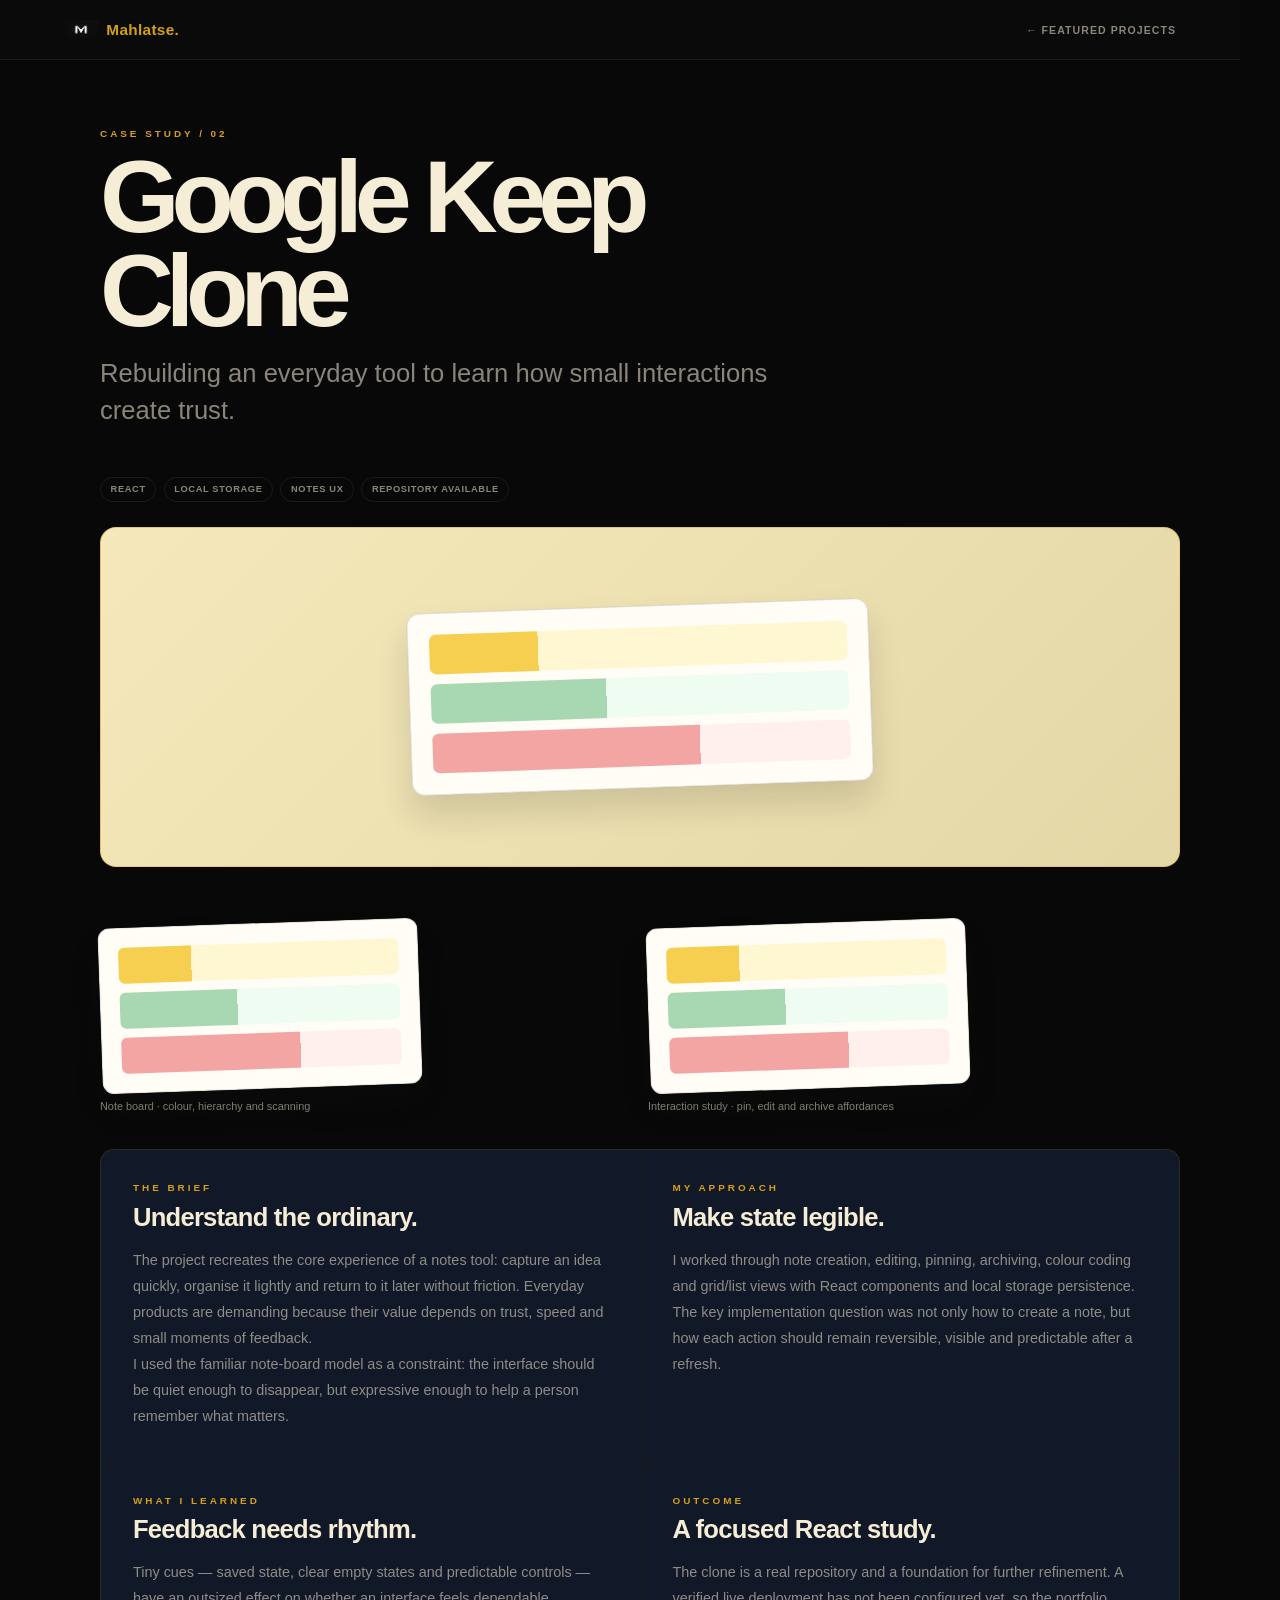
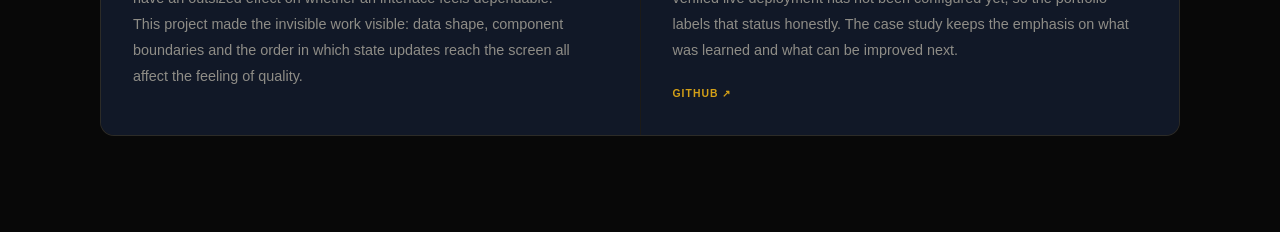
==== commit f2d53720: "Refine hero creative media and project case studies" ====
--- a/case-studies/google-keep.html
+++ b/case-studies/google-keep.html
@@ -3,6 +3,7 @@
 <head>
   <meta charset="utf-8"/>
   <meta name="viewport" content="width=device-width, initial-scale=1"/>
+  <meta name="description" content="Google Keep Clone case study by Mahlatse Mokgawa: a React study in dependable note-taking interactions."/>
   <title>Google Keep Clone Case Study | Mahlatse</title>
   <link rel="stylesheet" href="../css/style.css"/>
 </head>
@@ -12,12 +13,17 @@
     <p class="section-label">Case Study / 02</p>
     <h1>Google Keep Clone</h1>
     <p class="case-study-lede">Rebuilding an everyday tool to learn how small interactions create trust.</p>
-    <div class="case-study-hero keep-study-hero"><div class="keep-preview" aria-hidden="true"><span></span><span></span><span></span></div></div>
+    <div class="case-study-meta" aria-label="Google Keep project snapshot"><span>React</span><span>Local Storage</span><span>Notes UX</span><span>Repository available</span></div>
+    <div class="case-study-hero keep-study-hero"><div class="keep-preview" aria-label="Illustrated Google Keep note board"><span></span><span></span><span></span></div></div>
+    <div class="case-study-gallery" aria-label="Google Keep supporting interface views">
+      <figure><div class="keep-preview case-study-preview-large" aria-hidden="true"><span></span><span></span><span></span></div><figcaption>Note board · colour, hierarchy and scanning</figcaption></figure>
+      <figure><div class="keep-preview case-study-preview-large keep-preview-alt" aria-hidden="true"><span></span><span></span><span></span></div><figcaption>Interaction study · pin, edit and archive affordances</figcaption></figure>
+    </div>
     <div class="case-study-grid">
-      <section><p class="section-label">The Brief</p><h2>Understand the ordinary.</h2><p>The project recreates the core experience of a notes tool: capture an idea quickly, organise it lightly and return to it later without friction.</p></section>
-      <section><p class="section-label">My Approach</p><h2>Make state legible.</h2><p>I worked through note creation, editing, pinning, archiving, colour coding and grid/list views with React components and local storage persistence.</p></section>
-      <section><p class="section-label">What I Learned</p><h2>Feedback needs rhythm.</h2><p>Tiny cues — saved state, clear empty states and predictable controls — have an outsized effect on whether an interface feels dependable.</p></section>
-      <section><p class="section-label">Outcome</p><h2>A focused React study.</h2><p>The clone is a real repository and a foundation for further refinement. A verified live deployment has not been configured yet, so the portfolio labels that status honestly.</p><p class="case-links"><a href="https://github.com/hlatsiboy113-png/react-google-keep" target="_blank" rel="noopener noreferrer">GitHub ↗</a></p></section>
+      <section><p class="section-label">The Brief</p><h2>Understand the ordinary.</h2><p>The project recreates the core experience of a notes tool: capture an idea quickly, organise it lightly and return to it later without friction. Everyday products are demanding because their value depends on trust, speed and small moments of feedback.</p><p>I used the familiar note-board model as a constraint: the interface should be quiet enough to disappear, but expressive enough to help a person remember what matters.</p></section>
+      <section><p class="section-label">My Approach</p><h2>Make state legible.</h2><p>I worked through note creation, editing, pinning, archiving, colour coding and grid/list views with React components and local storage persistence.</p><p>The key implementation question was not only how to create a note, but how each action should remain reversible, visible and predictable after a refresh.</p></section>
+      <section><p class="section-label">What I Learned</p><h2>Feedback needs rhythm.</h2><p>Tiny cues — saved state, clear empty states and predictable controls — have an outsized effect on whether an interface feels dependable.</p><p>This project made the invisible work visible: data shape, component boundaries and the order in which state updates reach the screen all affect the feeling of quality.</p></section>
+      <section><p class="section-label">Outcome</p><h2>A focused React study.</h2><p>The clone is a real repository and a foundation for further refinement. A verified live deployment has not been configured yet, so the portfolio labels that status honestly. The case study keeps the emphasis on what was learned and what can be improved next.</p><p class="case-links"><a href="https://github.com/hlatsiboy113-png/react-google-keep" target="_blank" rel="noopener noreferrer">GitHub ↗</a></p></section>
     </div>
   </main>
 </body>
--- a/css/style.css
+++ b/css/style.css
@@ -134,8 +134,8 @@
 .timeline-place{font-size:.82rem;color:var(--beige-muted)}
 
 /* Creative */
-.creative-grid{display:grid;grid-template-columns:repeat(3,1fr);gap:1.25rem}
-.creative-card{background:var(--card);border:1px solid var(--border);border-radius:var(--radius);padding:1.75rem 1.5rem;transition:border-color .3s,transform .3s,box-shadow .3s}
+.creative-grid{display:grid;grid-template-columns:repeat(3,1fr);gap:1.25rem;align-items:start}
+.creative-card{background:var(--card);border:1px solid var(--border);border-radius:var(--radius);padding:1.75rem 1.5rem;transition:border-color .3s,transform .3s,box-shadow .3s;align-self:start;height:auto}
 .creative-card:hover{border-color:var(--border-hover);transform:translateY(-4px);box-shadow:0 12px 36px rgba(0,0,0,.35)}
 .creative-icon{font-size:2rem;margin-bottom:.75rem;display:block}
 .creative-title{font-family:var(--font-display);font-size:1rem;font-weight:700;color:var(--beige);margin-bottom:.75rem}
@@ -902,12 +902,13 @@
 .keep-preview span:nth-child(3) { background: linear-gradient(90deg, #f2a5a2 0 64%, #fff0ee 64% 100%); }
 
 .creative-grid {
-  align-items: stretch;
+  align-items: start;
 }
 .creative-card {
   display: flex;
   flex-direction: column;
-  min-height: 100%;
+  min-height: 0;
+  height: auto;
 }
 .creative-card-heading {
   display: flex;
@@ -1379,3 +1380,312 @@
   border-color: var(--amber);
   color: var(--amber);
 }
+
+
+/* ============================================================
+   V5 REFINEMENT PASS — HERO IMPACT / CREATIVE MEDIA / DENSITY
+   ============================================================ */
+:root {
+  --black: #080808;
+  --paper: #f8f3e7;
+}
+body > .graffiti-canvas {
+  position: fixed;
+  inset: 0;
+  z-index: 0;
+  overflow: hidden;
+  pointer-events: none;
+  opacity: .075;
+  mix-blend-mode: screen;
+}
+main,
+.site-footer {
+  position: relative;
+  z-index: 1;
+}
+.graffiti-word,
+.graffiti-mark {
+  position: absolute;
+  display: block;
+  color: var(--green);
+  font-family: var(--font-display);
+  font-weight: 700;
+  letter-spacing: .12em;
+  text-transform: uppercase;
+  white-space: nowrap;
+  transform: rotate(-12deg);
+}
+.graffiti-word { font-size: clamp(.56rem, 1vw, .85rem); }
+.graffiti-mark { font-size: clamp(1.4rem, 3vw, 3.5rem); color: var(--amber); }
+.graffiti-word-a { top: 18%; left: -1%; color: var(--amber); }
+.graffiti-word-b { top: 43%; right: -2%; transform: rotate(8deg); }
+.graffiti-word-c { bottom: 18%; left: 2%; transform: rotate(5deg); }
+.graffiti-word-d { bottom: 8%; right: 4%; color: var(--amber); transform: rotate(-6deg); }
+.graffiti-mark-a { top: 26%; right: 13%; transform: rotate(25deg); }
+.graffiti-mark-b { bottom: 31%; left: 12%; transform: rotate(-18deg); }
+body.light > .graffiti-canvas { mix-blend-mode: multiply; opacity: .06; }
+
+.hero {
+  isolation: isolate;
+  background: #080808;
+}
+.hero-layer {
+  opacity: 0;
+  filter: saturate(.93) contrast(1.06);
+  transition: opacity 1.15s var(--ease), transform 6.5s var(--ease), filter 1.15s ease;
+}
+.hero-layer.active {
+  opacity: .91;
+  filter: saturate(1) contrast(1.08);
+}
+.hero-layer.hero-portrait {
+  background-size: contain;
+  background-repeat: no-repeat;
+  background-color: #161616;
+}
+.hero-layer.hero-portrait.active {
+  opacity: .94;
+}
+.hero::after {
+  content: '';
+  position: absolute;
+  inset: 0;
+  z-index: 2;
+  pointer-events: none;
+  background:
+    radial-gradient(ellipse at 58% 46%, rgba(11,11,11,0) 0 34%, rgba(11,11,11,.20) 76%, rgba(11,11,11,.46) 100%),
+    linear-gradient(105deg, rgba(11,11,11,.33) 0%, rgba(11,11,11,.04) 45%, rgba(11,11,11,.34) 100%);
+  mix-blend-mode: multiply;
+}
+.hero-overlay {
+  z-index: 4;
+  background:
+    linear-gradient(90deg, rgba(7,7,7,.88) 0%, rgba(7,7,7,.56) 34%, rgba(7,7,7,.14) 70%, rgba(7,7,7,.30) 100%),
+    linear-gradient(0deg, rgba(7,7,7,.90) 0%, rgba(7,7,7,.14) 54%, rgba(7,7,7,.35) 100%);
+}
+.hero-content {
+  z-index: 10;
+  max-width: 930px;
+  padding-bottom: clamp(3.8rem, 7vw, 5.6rem);
+}
+.hero-content::before {
+  content: '';
+  position: absolute;
+  left: 5.2%;
+  bottom: 2.6rem;
+  width: min(580px, 86vw);
+  height: 1px;
+  background: linear-gradient(90deg, var(--amber), rgba(212,160,23,0));
+  opacity: .68;
+}
+.hero-identity {
+  display: inline-flex;
+  flex-wrap: wrap;
+  gap: .15rem .6rem;
+  max-width: 70ch;
+  margin-bottom: .85rem;
+  font-size: clamp(.62rem, 1.2vw, .76rem);
+  line-height: 1.7;
+  color: #f4d58b;
+}
+.hero-title {
+  max-width: 10ch;
+  font-size: clamp(3rem, 8vw, 7.8rem);
+  letter-spacing: -.065em;
+  text-wrap: balance;
+}
+.hero-sub {
+  max-width: 51ch;
+  color: rgba(251,244,229,.86);
+  font-size: clamp(.9rem, 1.7vw, 1.05rem);
+}
+.hero-values-line {
+  max-width: 70ch;
+  color: rgba(251,244,229,.72);
+}
+.hero-actions .btn-primary { box-shadow: 0 12px 35px rgba(212,160,23,.24); }
+.hero-actions .btn-outline { background: rgba(8,8,8,.22); backdrop-filter: blur(8px); }
+.hero-dot { box-shadow: 0 0 0 1px rgba(8,8,8,.18); }
+
+/* Creative photography and media cards stay image-led without broken placeholders. */
+.creative-card-photo { grid-column: span 1; }
+.creative-photo-viewport { min-height: 230px; border: 1px solid rgba(245,237,214,.08); }
+.creative-photo-slide img { height: 230px; object-fit: cover; }
+.creative-photo-slide figcaption { padding-top: 2.6rem; }
+.video-slots-real { gap: .75rem; }
+.video-slot-media {
+  display: block;
+  padding: 0;
+  overflow: hidden;
+  border-color: rgba(245,237,214,.12);
+  background: rgba(255,255,255,.03);
+}
+.video-slot-media video {
+  width: 100%;
+  height: 158px;
+  object-fit: cover;
+  background: #090909;
+}
+.video-slot-media figcaption {
+  display: grid;
+  grid-template-columns: 28px minmax(0, 1fr);
+  gap: .65rem;
+  align-items: start;
+  padding: .75rem;
+}
+.video-slot-media figcaption strong,
+.video-slot-media figcaption small { display: block; }
+.video-slot-media figcaption strong {
+  color: var(--beige);
+  font-family: var(--font-display);
+  font-size: .68rem;
+  letter-spacing: .05em;
+  text-transform: uppercase;
+}
+.video-slot-media figcaption small {
+  margin-top: .2rem;
+  color: var(--beige-muted);
+  font-size: .68rem;
+  line-height: 1.45;
+}
+.music-player {
+  grid-template-columns: 88px minmax(0, 1fr) auto;
+  padding: .8rem;
+  gap: .85rem;
+}
+.music-cover {
+  width: 88px;
+  height: 88px;
+  border-radius: 8px;
+  border: 1px solid rgba(212,160,23,.28);
+  box-shadow: 0 8px 24px rgba(0,0,0,.24);
+}
+.music-playlist {
+  display: grid;
+  grid-template-columns: repeat(3, 1fr);
+  gap: .4rem;
+  margin-top: .75rem;
+}
+.music-track {
+  display: flex;
+  align-items: center;
+  justify-content: space-between;
+  gap: .5rem;
+  padding: .55rem .65rem;
+  border: 1px solid var(--border);
+  border-radius: 6px;
+  background: transparent;
+  color: var(--beige-muted);
+  font-family: var(--font-display);
+  font-size: .58rem;
+  font-weight: 700;
+  letter-spacing: .05em;
+  text-transform: uppercase;
+  text-align: left;
+  cursor: pointer;
+}
+.music-track span { color: var(--amber); font-size: .55rem; }
+.music-track:hover,
+.music-track:focus-visible,
+.music-track.active {
+  border-color: var(--amber);
+  color: var(--beige);
+  outline: none;
+}
+.music-track.active { background: rgba(212,160,23,.09); }
+
+/* v7-inspired project carousel: compact enough to show the full action trail. */
+.projects-track { min-height: 470px; }
+.project-card { min-height: 440px; }
+.project-screenshot,
+.project-screenshot img { min-height: 170px; height: 170px; }
+.project-body { padding: 1.05rem 1.2rem 1.15rem; }
+.project-card .project-title { font-size: clamp(1.12rem, 1.9vw, 1.4rem); margin-bottom: .38rem; }
+.project-card .project-desc { font-size: .76rem; line-height: 1.55; margin-bottom: .7rem; }
+.project-tech { gap: .3rem; margin-bottom: .75rem; }
+.project-tech span { padding: .28rem .45rem; font-size: .54rem; }
+.project-actions { gap: .5rem .75rem; padding-top: .85rem; }
+.project-actions a, .project-link-disabled { font-size: .57rem; }
+.project-card .project-screenshot-label { bottom: .65rem; left: .8rem; }
+
+/* Case studies get a richer, still-minimal editorial rhythm. */
+.case-study-gallery {
+  display: grid;
+  grid-template-columns: repeat(2, minmax(0, 1fr));
+  gap: 1rem;
+  margin: 1.1rem 0 2.2rem;
+}
+.case-study-gallery figure { margin: 0; }
+.case-study-gallery img {
+  width: 100%;
+  aspect-ratio: 16 / 10;
+  object-fit: cover;
+  border: 1px solid var(--border);
+  border-radius: 10px;
+  background: var(--bg2);
+}
+.case-study-gallery figcaption {
+  margin-top: .55rem;
+  color: var(--beige-muted);
+  font-size: .68rem;
+  line-height: 1.5;
+}
+.case-study-meta {
+  display: flex;
+  flex-wrap: wrap;
+  gap: .45rem;
+  margin: 1rem 0 1.6rem;
+}
+.case-study-meta span {
+  padding: .4rem .6rem;
+  border: 1px solid var(--border);
+  border-radius: 999px;
+  color: var(--beige-muted);
+  font-family: var(--font-display);
+  font-size: .58rem;
+  font-weight: 700;
+  letter-spacing: .07em;
+  text-transform: uppercase;
+}
+.case-study-grid section { min-height: 190px; }
+.case-study-grid section p:not(.section-label) { line-height: 1.8; }
+
+@media (max-width: 900px) {
+  .creative-grid { grid-template-columns: 1fr 1fr; }
+  .creative-card-photo { grid-column: span 2; }
+  .creative-card-photo .creative-photo-slide img { height: 280px; }
+  .creative-card-photo .creative-photo-viewport { min-height: 280px; }
+  .projects-track { min-height: 455px; }
+  .project-card { min-height: 425px; }
+}
+@media (max-width: 768px) {
+  .hero-layer.hero-portrait { background-size: contain; }
+  .hero-content { padding-bottom: 4.4rem; }
+  .hero-content::before { left: 5%; bottom: 3.25rem; width: 78vw; }
+  .hero-title { max-width: 9ch; }
+  .creative-grid { grid-template-columns: 1fr; }
+  .creative-card-photo { grid-column: auto; }
+  .music-playlist { grid-template-columns: 1fr; }
+  .projects-track { min-height: 452px; }
+  .project-card { min-height: 430px; }
+  .case-study-gallery { grid-template-columns: 1fr; }
+}
+@media (max-width: 575px) {
+  .hero-layer.hero-portrait { background-size: contain; }
+  .hero-content { padding-bottom: 4.7rem; }
+  .hero-title { font-size: clamp(2.8rem, 15vw, 4.8rem); }
+  .hero-sub { max-width: 34ch; font-size: .86rem; }
+  .creative-photo-slide img { height: 210px; }
+  .creative-photo-viewport { min-height: 210px; }
+  .video-slot-media video { height: 145px; }
+  .music-player { grid-template-columns: 72px minmax(0, 1fr) auto; }
+  .music-cover { width: 72px; height: 72px; }
+  .projects-track { min-height: 430px; }
+  .project-card { min-height: 410px; }
+  .project-screenshot, .project-screenshot img { min-height: 145px; height: 145px; }
+  .project-body { padding: .9rem .85rem 1rem; }
+}
+@media (prefers-reduced-motion: reduce) {
+  .hero-layer, .hero-content::before, .graffiti-canvas { transition: none; animation: none; }
+  .hero-layer { transform: none; }
+}
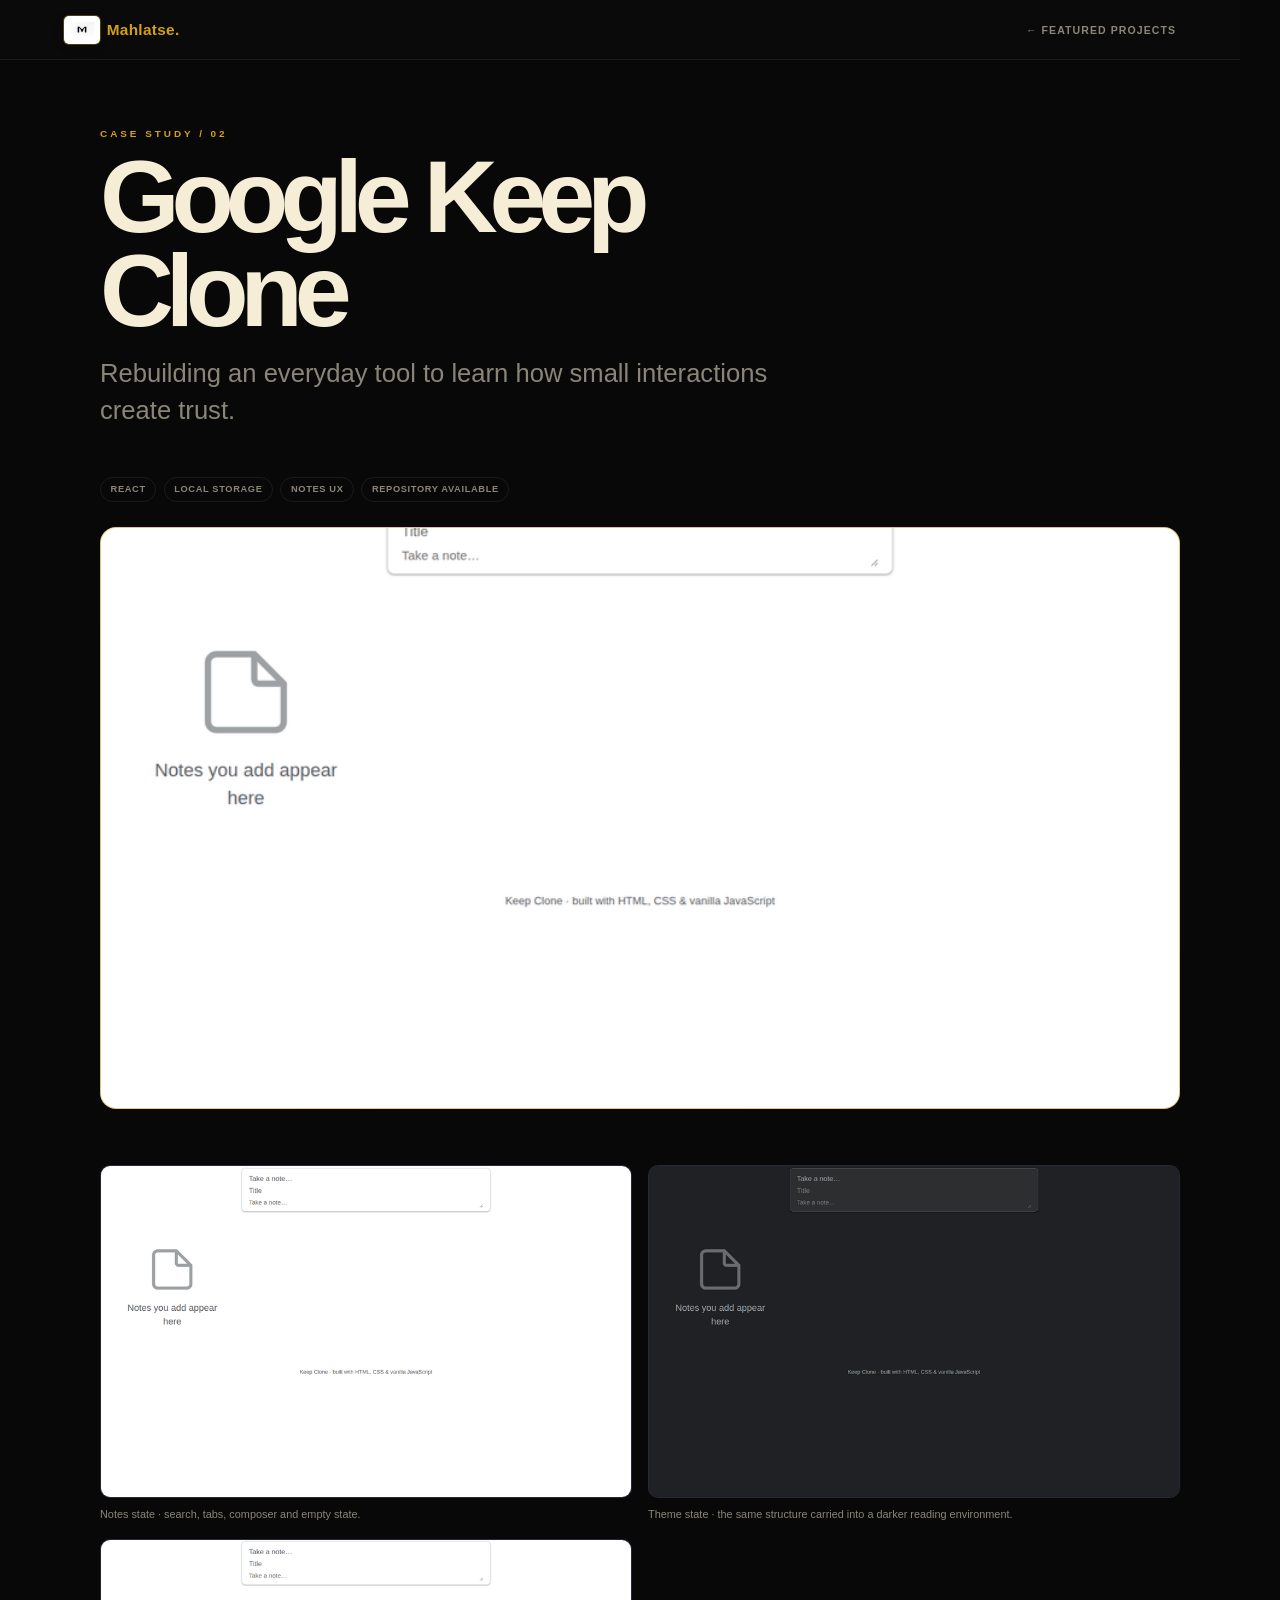
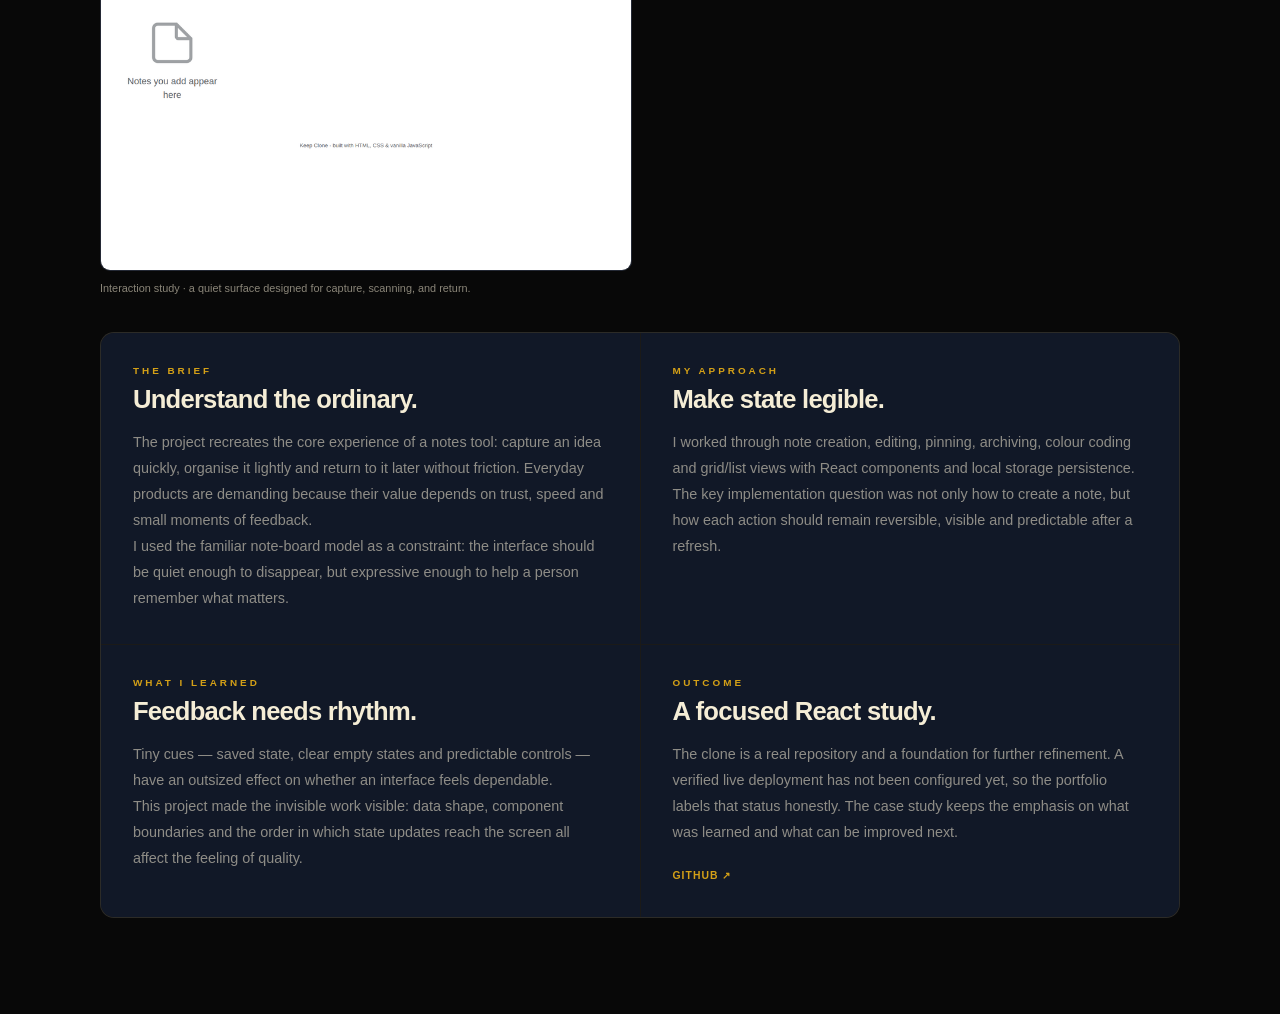
==== commit 9b3fcb83: "Refine portfolio galleries, branding, and project studies" ====
--- a/case-studies/google-keep.html
+++ b/case-studies/google-keep.html
@@ -14,10 +14,11 @@
     <h1>Google Keep Clone</h1>
     <p class="case-study-lede">Rebuilding an everyday tool to learn how small interactions create trust.</p>
     <div class="case-study-meta" aria-label="Google Keep project snapshot"><span>React</span><span>Local Storage</span><span>Notes UX</span><span>Repository available</span></div>
-    <div class="case-study-hero keep-study-hero"><div class="keep-preview" aria-label="Illustrated Google Keep note board"><span></span><span></span><span></span></div></div>
+    <div class="case-study-hero keep-study-hero"><img src="../assets/google-keep-notes-screen.webp" alt="Google Keep Clone notes workspace with search, tabs and note composer"/></div>
     <div class="case-study-gallery" aria-label="Google Keep supporting interface views">
-      <figure><div class="keep-preview case-study-preview-large" aria-hidden="true"><span></span><span></span><span></span></div><figcaption>Note board · colour, hierarchy and scanning</figcaption></figure>
-      <figure><div class="keep-preview case-study-preview-large keep-preview-alt" aria-hidden="true"><span></span><span></span><span></span></div><figcaption>Interaction study · pin, edit and archive affordances</figcaption></figure>
+      <figure><img src="../assets/google-keep-notes-screen.webp" alt="Google Keep Clone light-theme notes workspace"/><figcaption>Notes state · search, tabs, composer and empty state.</figcaption></figure>
+      <figure><img src="../assets/google-keep-dark-screen.webp" alt="Google Keep Clone dark-theme notes workspace"/><figcaption>Theme state · the same structure carried into a darker reading environment.</figcaption></figure>
+      <figure><img src="../assets/google-keep-notes-screen.webp" alt="Google Keep Clone responsive notes interface"/><figcaption>Interaction study · a quiet surface designed for capture, scanning, and return.</figcaption></figure>
     </div>
     <div class="case-study-grid">
       <section><p class="section-label">The Brief</p><h2>Understand the ordinary.</h2><p>The project recreates the core experience of a notes tool: capture an idea quickly, organise it lightly and return to it later without friction. Everyday products are demanding because their value depends on trust, speed and small moments of feedback.</p><p>I used the familiar note-board model as a constraint: the interface should be quiet enough to disappear, but expressive enough to help a person remember what matters.</p></section>
--- a/css/style.css
+++ b/css/style.css
@@ -1596,14 +1596,17 @@
 
 /* v7-inspired project carousel: compact enough to show the full action trail. */
 .projects-track { min-height: 470px; }
-.project-card { min-height: 440px; }
+.project-card { min-height: 420px; }
 .project-screenshot,
 .project-screenshot img { min-height: 170px; height: 170px; }
 .project-body { padding: 1.05rem 1.2rem 1.15rem; }
 .project-card .project-title { font-size: clamp(1.12rem, 1.9vw, 1.4rem); margin-bottom: .38rem; }
 .project-card .project-desc { font-size: .76rem; line-height: 1.55; margin-bottom: .7rem; }
 .project-tech { gap: .3rem; margin-bottom: .75rem; }
-.project-tech span { padding: .28rem .45rem; font-size: .54rem; }
+.project-tech span { display: inline-flex; align-items: center; justify-content: center; width: 28px; height: 28px; padding: .25rem; font-size: 0; }
+.project-tech span img { width: 18px; height: 18px; object-fit: contain; }
+.project-tech span[title="GitHub"] img { filter: invert(1); }
+body.light .project-tech span[title="GitHub"] img { filter: none; }
 .project-actions { gap: .5rem .75rem; padding-top: .85rem; }
 .project-actions a, .project-link-disabled { font-size: .57rem; }
 .project-card .project-screenshot-label { bottom: .65rem; left: .8rem; }
@@ -1689,3 +1692,117 @@
   .hero-layer, .hero-content::before, .graffiti-canvas { transition: none; animation: none; }
   .hero-layer { transform: none; }
 }
+
+/* ============================================================
+   V5 REFINEMENT 2 — NAV / BIO / BRAND MARKS / GALLERY
+   ============================================================ */
+.nav-brand,
+.nav-links a,
+.resume-trigger,
+.btn-primary,
+.btn-outline,
+.footer-links a { font-weight: 800; }
+.nav-brand { display: inline-flex; align-items: center; gap: .42rem; color: var(--amber); }
+.nav-logo {
+  width: 36px; height: 28px; object-fit: contain; filter: none;
+  background: #fff; border-radius: 5px; padding: 3px 5px;
+  box-shadow: 0 0 0 1px rgba(212,160,23,.34), 0 3px 12px rgba(0,0,0,.12);
+}
+body.light .nav-logo { filter: none; background: #fff; }
+.nav-links { gap: .2rem; }
+.nav-links > li { position: relative; }
+.nav-links > li > a {
+  color: var(--beige-muted); font-size: .78rem; font-weight: 800;
+  transition: color .18s ease, background .18s ease, transform .18s ease;
+}
+.nav-links > li > a:hover,
+.nav-links > li > a:focus-visible,
+.nav-links > li.open > a {
+  color: var(--beige); background: rgba(212,160,23,.12);
+  text-decoration: underline; text-decoration-color: var(--amber); text-underline-offset: 4px;
+  transform: translateY(-1px);
+}
+.nav-caret { color: var(--amber); font-size: .72rem; }
+.nav-submenu {
+  position: absolute; top: calc(100% + .55rem); left: 0; min-width: 178px;
+  display: grid; gap: .18rem; padding: .45rem;
+  background: color-mix(in srgb, var(--bg) 93%, transparent);
+  border: 1px solid var(--border-hover); border-radius: 9px;
+  box-shadow: 0 14px 34px rgba(0,0,0,.22); backdrop-filter: blur(16px);
+  opacity: 0; visibility: hidden; transform: translateY(-7px) scale(.98);
+  transform-origin: top left; pointer-events: none;
+  transition: opacity .18s ease, visibility .18s ease, transform .18s ease;
+}
+.nav-dropdown:hover .nav-submenu,
+.nav-dropdown:focus-within .nav-submenu,
+.nav-dropdown.open .nav-submenu { opacity: 1; visibility: visible; transform: translateY(0) scale(1); pointer-events: auto; }
+.nav-submenu a {
+  display: block; padding: .55rem .65rem; border-radius: 6px; color: var(--beige-muted);
+  font-size: .69rem; font-weight: 800; letter-spacing: .05em; text-transform: uppercase;
+}
+.nav-submenu a:hover, .nav-submenu a:focus-visible { color: var(--beige); background: rgba(61,220,151,.1); outline: none; }
+body.light .nav-submenu { background: rgba(255,255,255,.97); }
+
+/* Employer marks sit on the right side of each tenure line. */
+.timeline-role { display: flex; align-items: center; justify-content: space-between; gap: .8rem; }
+.timeline-role img { width: 92px; height: 28px; object-fit: contain; object-position: right center; }
+.timeline-item.current .timeline-role img { width: 30px; height: 30px; border-radius: 5px; background: #fff; padding: 2px; }
+.bio-photo-stack { display: grid; gap: 1rem; align-content: start; }
+.bio-skill-panel { width: min(100%, 330px); justify-self: center; padding: 1rem; border: 1px solid var(--border); border-radius: 12px; background: rgba(255,255,255,.035); }
+.bio-skill-heading { display: flex; align-items: baseline; justify-content: space-between; gap: .5rem; }
+.bio-skill-heading .section-label { margin: 0; }
+.bio-skill-heading h3 { font-family: var(--font-display); font-size: .9rem; color: var(--beige); }
+.bio-skill-grid { display: grid; grid-template-columns: 1fr 1fr; gap: .45rem; margin-top: .75rem; }
+.bio-skill-grid span { padding: .48rem .55rem; border-left: 2px solid var(--green); color: var(--beige-muted); font-size: .65rem; line-height: 1.35; }
+
+.tech-logo-window { padding: .6rem 0; }
+.tech-logo-mark { display: inline-flex; align-items: center; justify-content: center; width: 58px; height: 58px; flex: 0 0 58px; margin: 0 .35rem; border: 1px solid var(--border); border-radius: 10px; background: rgba(255,255,255,.78); transition: transform .18s ease, border-color .18s ease, box-shadow .18s ease; }
+.tech-logo-mark:hover, .tech-logo-mark:focus-within { transform: translateY(-3px); border-color: var(--amber); box-shadow: 0 7px 20px rgba(212,160,23,.16); }
+.tech-logo-mark img { width: 34px; height: 34px; object-fit: contain; }
+.tech-logo-mark[aria-hidden="true"] { opacity: .9; }
+
+.creative-card-photo::after { content: 'f'; position: absolute; right: 1.1rem; top: 1.05rem; display: grid; place-items: center; width: 22px; height: 22px; border-radius: 5px; background: #0866ff; color: #fff; font-family: Arial, sans-serif; font-size: .9rem; font-weight: 800; }
+.creative-card-photo { position: relative; }
+.photography-social-mark { display: flex; align-items: center; gap: .42rem; margin-top: .7rem; color: var(--beige-muted); font-size: .64rem; font-weight: 700; }
+.photography-social-mark img { width: 16px; height: 16px; }
+.gallery-slide { aspect-ratio: 16 / 9; }
+.gallery-slide img { object-position: center; }
+.carousel-indicators [data-bs-target] { width: 9px; height: 9px; margin-inline: 3px; }
+
+.footer-links a { font-weight: 800; }
+.footer-links a svg, .footer-icon { width: 16px; height: 16px; }
+@media (max-width: 991px) {
+  .nav-submenu { position: static; margin: .2rem 0 .35rem; opacity: 1; visibility: visible; transform: none; pointer-events: auto; display: none; }
+  .nav-dropdown.open .nav-submenu, .nav-dropdown:focus-within .nav-submenu { display: grid; }
+}
+@media (max-width: 575px) {
+  .bio-skill-panel { width: 100%; }
+  .bio-skill-grid { grid-template-columns: 1fr 1fr; }
+  .timeline-role img { width: 82px; }
+  .tech-logo-mark { width: 48px; height: 48px; flex-basis: 48px; }
+  .tech-logo-mark img { width: 29px; height: 29px; }
+}
+
+.about-tech-strip { margin-top: 2rem; padding-top: 1rem; border-top: 1px solid var(--border); overflow: hidden; }
+.about-tech-strip > h3 { margin: -.35rem 0 .75rem; font-family: var(--font-display); font-size: 1rem; color: var(--beige); }
+.about-tech-strip .section-label { margin-bottom: .3rem; }
+.about-tech-strip .tech-logo-window { margin-inline: -1rem; }
+.about-tech-strip .tech-logo-mark { width: 46px; height: 46px; flex-basis: 46px; }
+.about-tech-strip .tech-logo-mark img { width: 28px; height: 28px; }
+.creative-card-photo::after { content: none; }
+.music-cover { width: 96px; height: 96px; }
+.footer-links img[src*="github"] { filter: invert(1); }
+body.light .footer-links img[src*="github"] { filter: none; }
+.gallery-slide { box-shadow: 0 12px 34px rgba(0,0,0,.22); }
+.carousel-control-prev, .carousel-control-next { width: 7%; }
+@media (max-width: 991px) {
+  .about-tech-strip { margin-top: 1.5rem; }
+}
+@media (max-width: 575px) {
+  .music-cover { width: 78px; height: 78px; }
+  .music-player { grid-template-columns: 78px minmax(0, 1fr) auto; }
+  .timeline-role { align-items: flex-start; }
+  .timeline-role img { margin-top: -.25rem; }
+}
+
+
